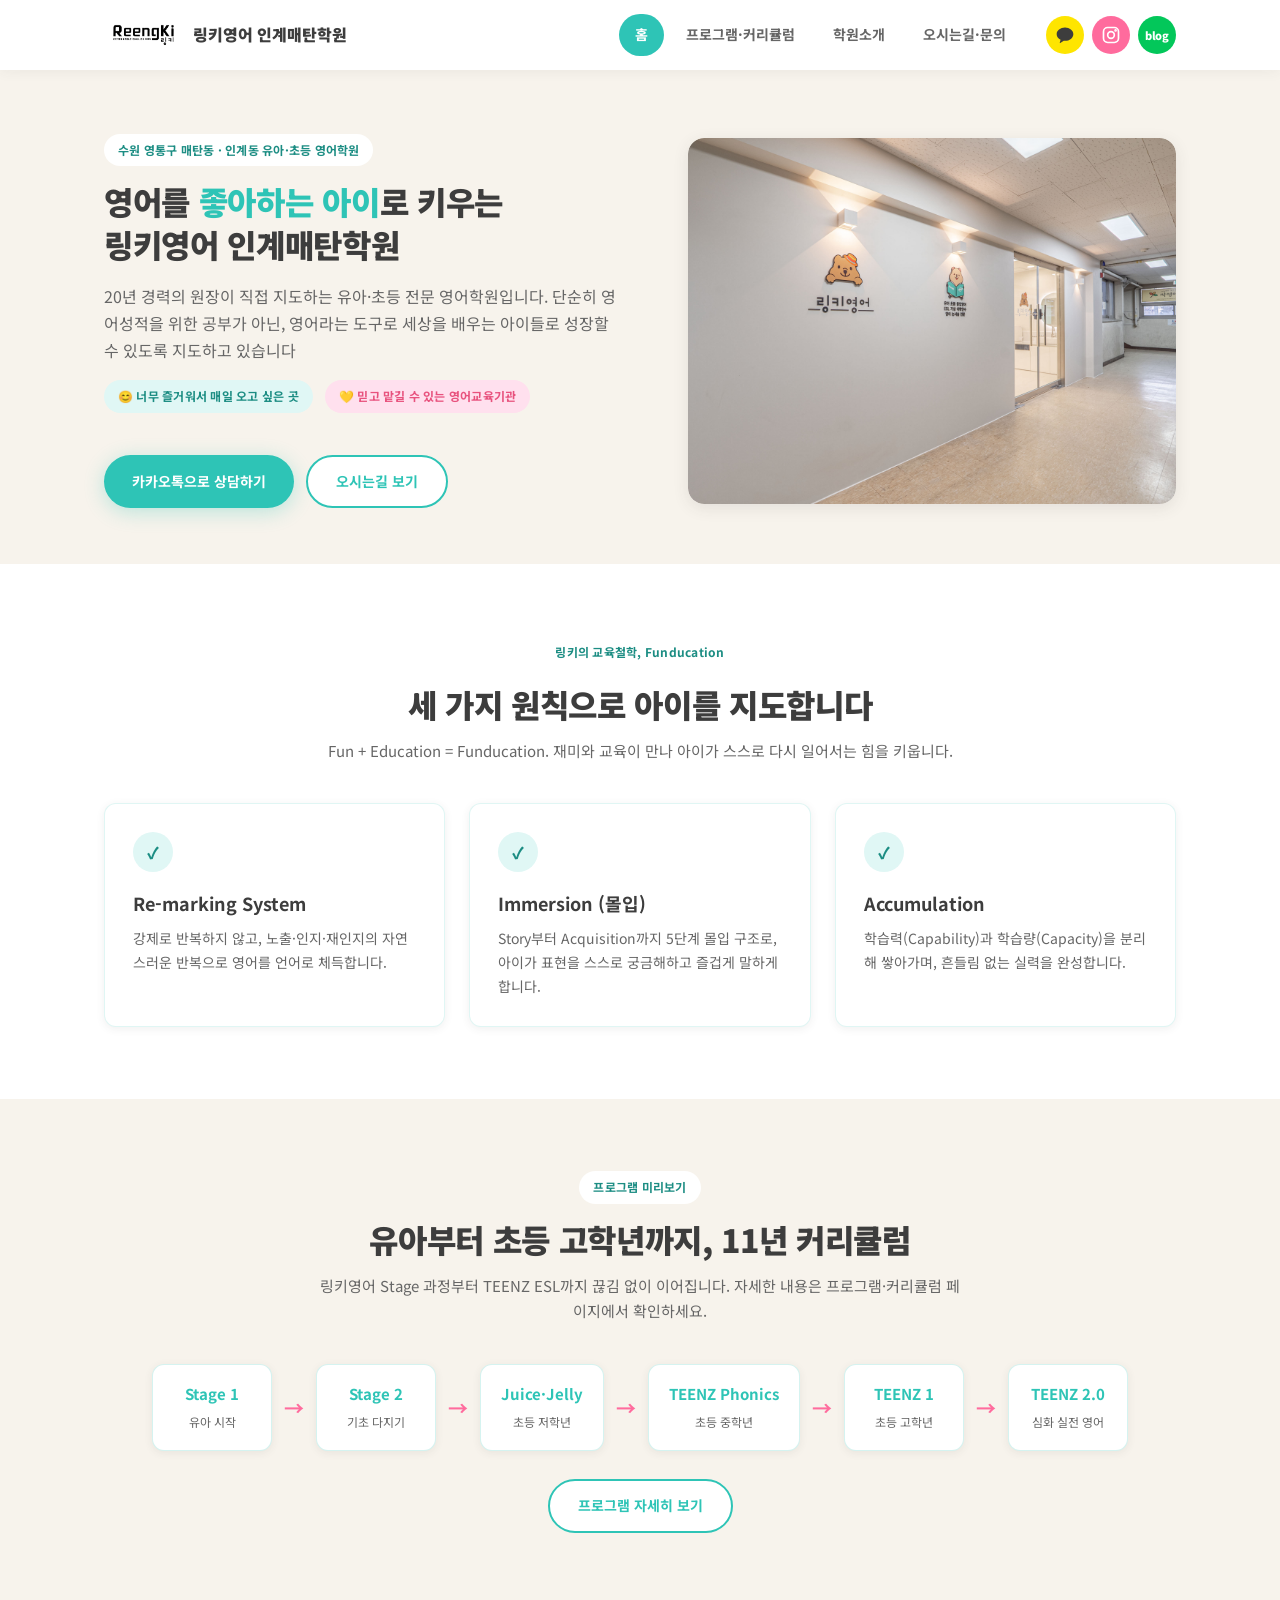
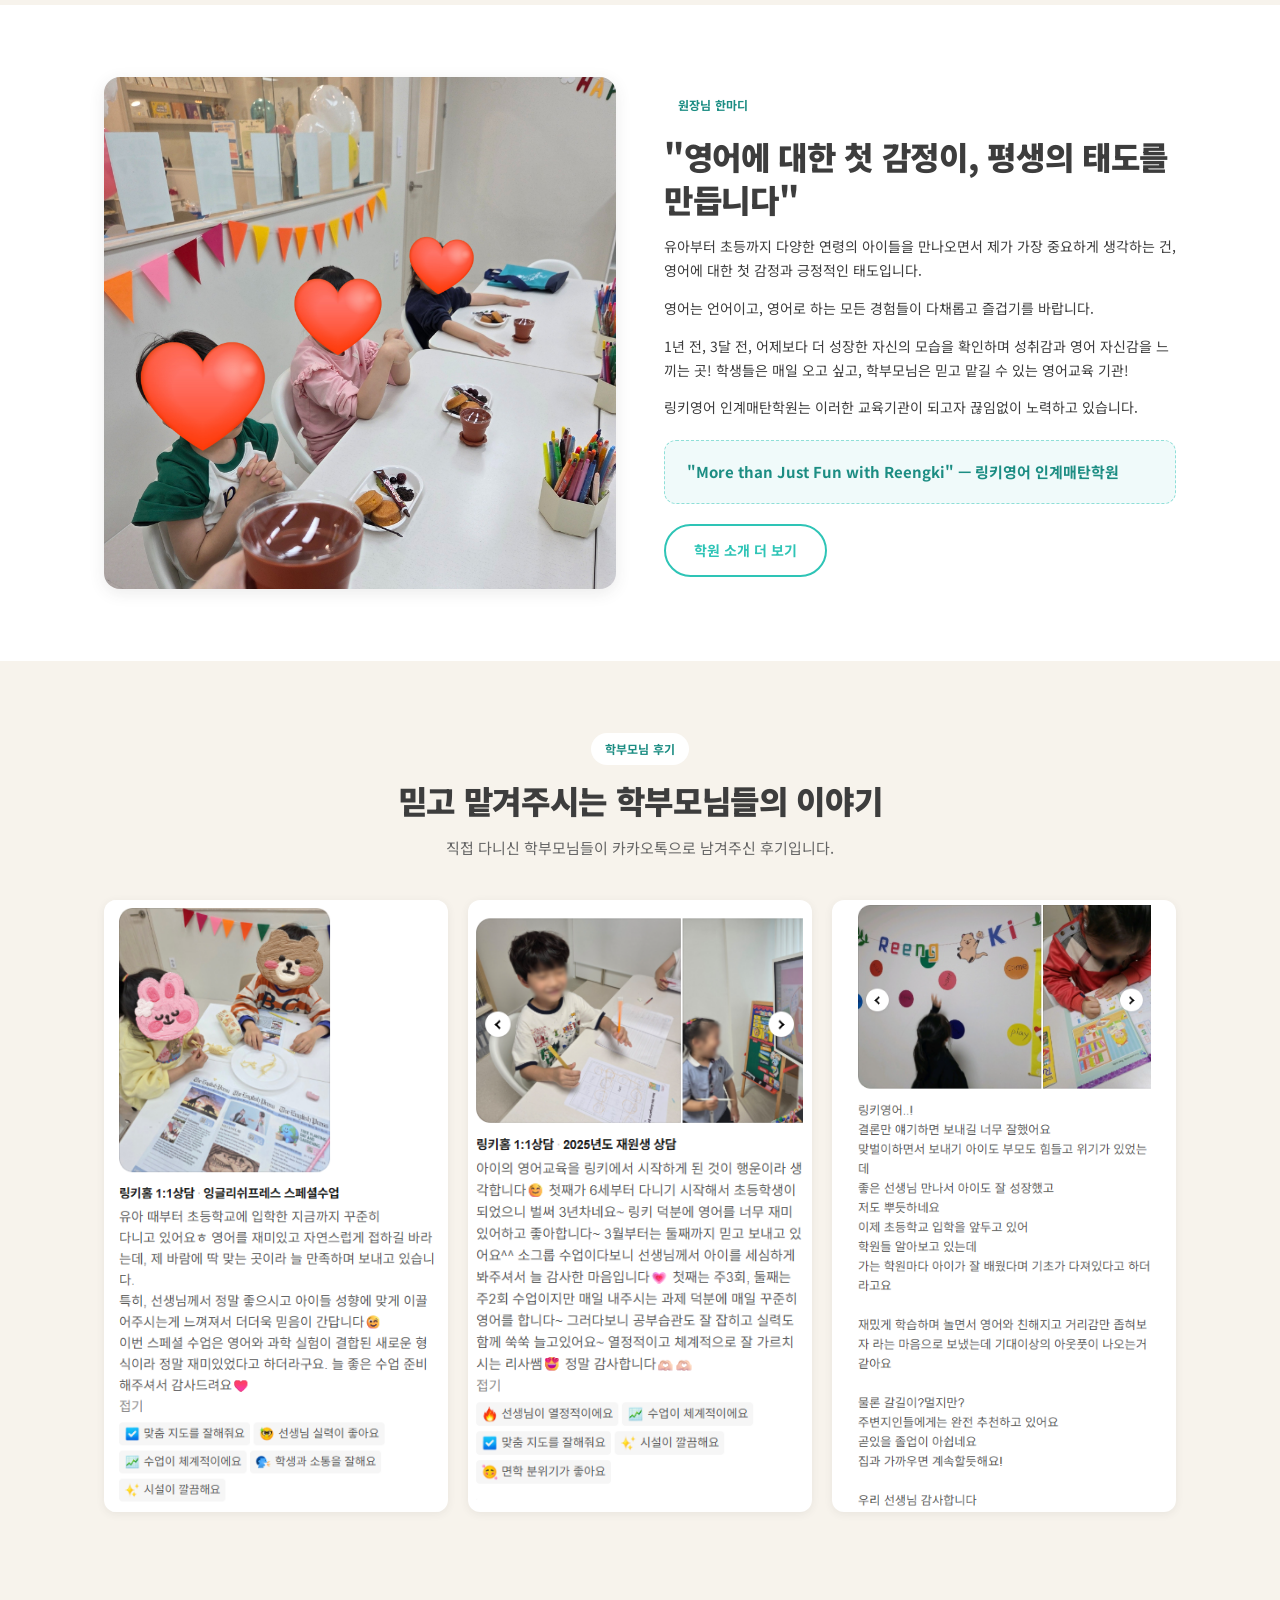
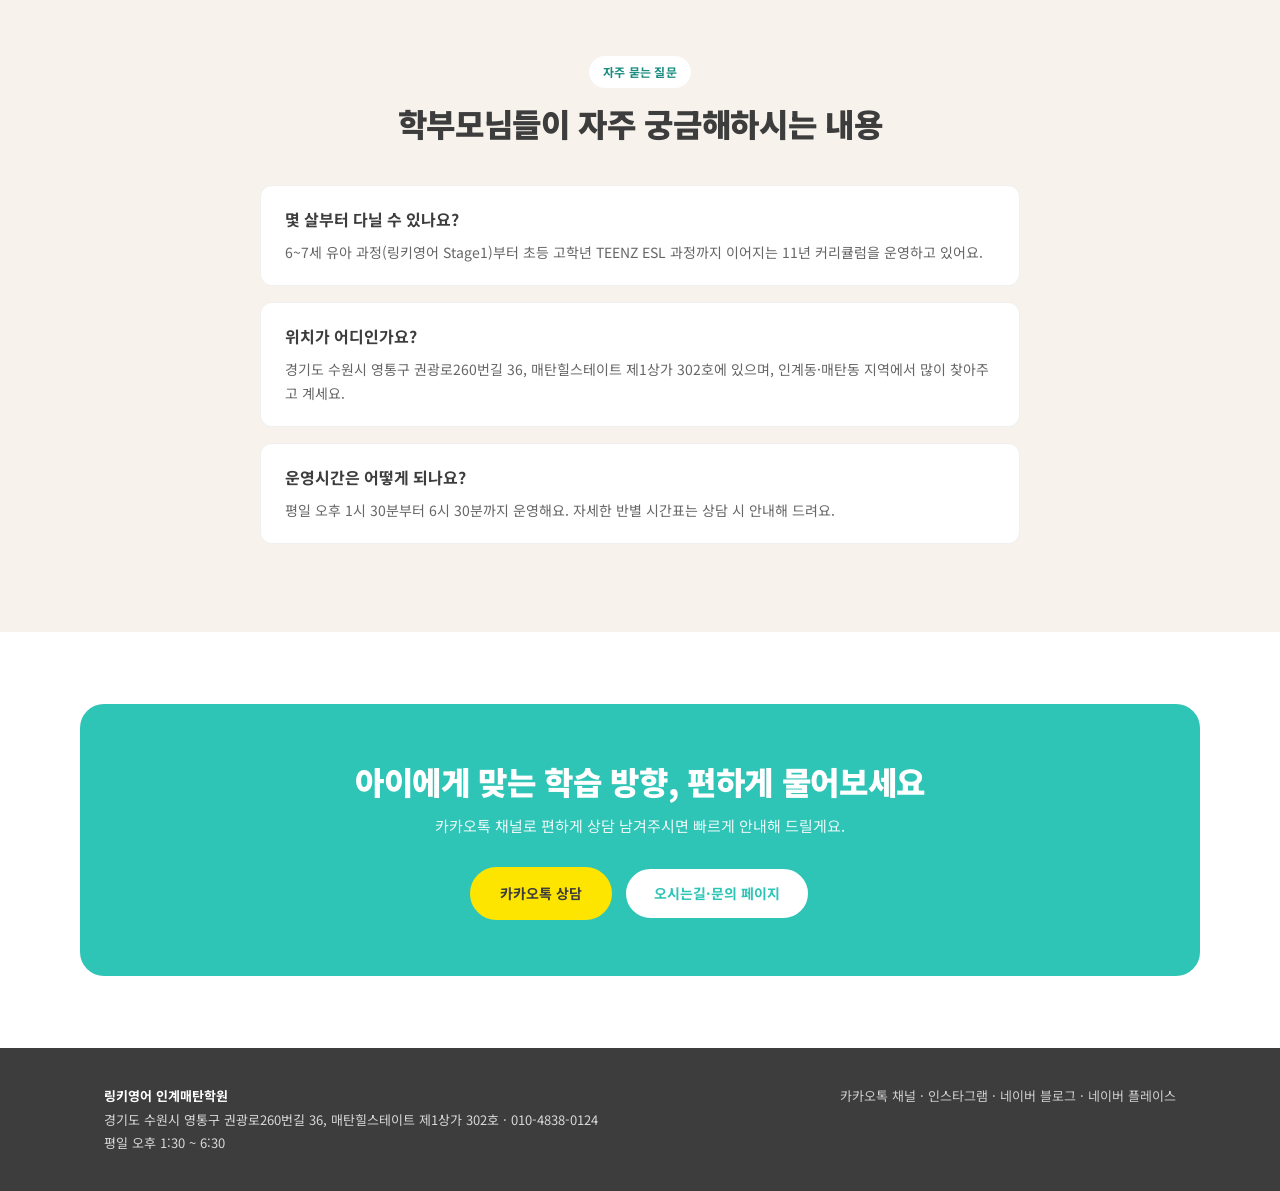
==== index.html @ 6a886ebf "Add files via upload" ====
<!DOCTYPE html>
<html lang="ko">
<head>
<meta charset="UTF-8">
<meta name="viewport" content="width=device-width, initial-scale=1.0">
<title>링키영어 인계매탄학원 | 수원 영통구 매탄동·인계동 유아·초등 영어학원</title>
<meta name="description" content="경기 수원시 영통구 매탄동에 위치한 유아·초등 전문 영어학원 링키영어 인계매탄학원입니다. 20년 경력 원장이 직접 지도하며, 링키영어 11년 커리큘럼(Stage1~3·Juice·Jelly·TEENZ)으로 아이의 학습 회복력과 영어에 대한 애정을 키웁니다.">
<link rel="canonical" href="https://riyoung2-oss.github.io/reengki-homepage/index.html">
<meta property="og:type" content="website">
<meta property="og:title" content="링키영어 인계매탄학원 | 수원 영통구 매탄동·인계동 유아·초등 영어학원">
<meta property="og:description" content="20년 경력 원장이 직접 지도하는 유아·초등 전문 영어학원. 링키영어 11년 커리큘럼으로 아이의 학습 회복력과 영어에 대한 애정을 키웁니다.">
<meta property="og:image" content="https://riyoung2-oss.github.io/reengki-homepage/images/tour-1-entrance.jpg">
<meta property="og:url" content="https://riyoung2-oss.github.io/reengki-homepage/index.html">
<meta property="og:locale" content="ko_KR">
<link rel="icon" href="assets/logo.png" type="image/png">
<link rel="stylesheet" href="styles.css">
<link rel="stylesheet" href="css/style.css">
<script type="application/ld+json">
{
  "@context": "https://schema.org",
  "@type": "TutoringCenter",
  "name": "링키영어 인계매탄학원",
  "alternateName": "Reengki English Ingye-Maetan Academy",
  "description": "경기 수원시 영통구 매탄동에 위치한 유아·초등 전문 영어학원. 20년 경력 원장이 직접 지도하며 링키영어 11년 커리큘럼(Stage1~3, Juice, Jelly, TEENZ Phonics, TEENZ ESL)을 운영한다.",
  "image": "https://riyoung2-oss.github.io/reengki-homepage/images/tour-1-entrance.jpg",
  "logo": "https://riyoung2-oss.github.io/reengki-homepage/assets/logo.png",
  "hasMap": "https://www.google.com/maps/search/?api=1&query=%EA%B2%BD%EA%B8%B0%EB%8F%84%20%EC%88%98%EC%9B%90%EC%8B%9C%20%EC%98%81%ED%86%B5%EA%B5%AC%20%EA%B6%8C%EA%B4%91%EB%A1%9C260%EB%B2%88%EA%B8%B8%2036%20%EB%A7%A4%ED%83%84%ED%9E%90%EC%8A%A4%ED%85%8C%EC%9D%B4%ED%8A%B8%20%EC%A0%9C1%EC%83%81%EA%B0%80",
  "url": "https://riyoung2-oss.github.io/reengki-homepage/index.html",
  "telephone": "+82-10-4838-0124",
  "priceRange": "문의",
  "address": {
    "@type": "PostalAddress",
    "streetAddress": "권광로260번길 36, 매탄힐스테이트 제1상가 302호",
    "addressLocality": "수원시 영통구",
    "addressRegion": "경기도",
    "addressCountry": "KR"
  },
  "areaServed": ["인계동", "매탄동", "영통구", "팔달구", "수원시"],
  "openingHoursSpecification": {
    "@type": "OpeningHoursSpecification",
    "dayOfWeek": ["Monday", "Tuesday", "Wednesday", "Thursday", "Friday"],
    "opens": "13:30",
    "closes": "18:30"
  },
  "sameAs": [
    "https://www.instagram.com/lisa_reengki",
    "https://blog.naver.com/reengki-lisa",
    "http://pf.kakao.com/_xaHkTn",
    "https://naver.me/xprApDdW"
  ]
}
</script>
<script type="application/ld+json">
{
  "@context": "https://schema.org",
  "@type": "FAQPage",
  "mainEntity": [
    {
      "@type": "Question",
      "name": "링키영어 인계매탄학원은 몇 살부터 다닐 수 있나요?",
      "acceptedAnswer": {
        "@type": "Answer",
        "text": "6~7세 유아 과정(링키영어 Stage1)부터 초등 고학년 TEENZ ESL 과정까지, 11년 커리큘럼으로 이어지는 유아·초등 전문 영어학원입니다."
      }
    },
    {
      "@type": "Question",
      "name": "링키영어 인계매탄학원의 위치는 어디인가요?",
      "acceptedAnswer": {
        "@type": "Answer",
        "text": "경기도 수원시 영통구 권광로260번길 36, 매탄힐스테이트 제1상가 302호에 위치해 있으며, 인계동·매탄동·영통구 일대 학부모님들이 많이 찾아주십니다."
      }
    },
    {
      "@type": "Question",
      "name": "운영시간은 어떻게 되나요?",
      "acceptedAnswer": {
        "@type": "Answer",
        "text": "평일 오후 1시 30분부터 6시 30분까지 운영하며, 자세한 수업 시간표는 상담 시 안내해 드립니다."
      }
    }
  ]
}
</script>
</head>
<body>

<header class="site-header">
  <div class="header-inner">
    <a class="brand" href="index.html">
      <img src="assets/logo.png" alt="링키영어 인계매탄학원 로고" style="height:34px;width:auto;">
      <span>링키영어 인계매탄학원</span>
    </a>
    <nav class="main-nav">
      <a href="index.html" class="active">홈</a>
      <a href="programs.html">프로그램·커리큘럼</a>
      <a href="about.html">학원소개</a>
      <a href="contact.html">오시는길·문의</a>
    </nav>
    <div class="header-sns">
      <a class="hs-kakao" href="http://pf.kakao.com/_xaHkTn" target="_blank" rel="noopener" aria-label="카카오톡 채널" title="카카오톡 채널"><svg viewBox="0 0 24 24" width="20" height="20"><path fill="currentColor" d="M12 3C6.5 3 2 6.6 2 11c0 2.8 1.9 5.3 4.7 6.7l-1 3.6c-.1.3.3.6.6.4l4.2-2.8c.5.1 1 .1 1.5.1 5.5 0 10-3.6 10-8S17.5 3 12 3z"/></svg></a>
      <a class="hs-insta" href="https://www.instagram.com/lisa_reengki" target="_blank" rel="noopener" aria-label="인스타그램" title="인스타그램"><svg viewBox="0 0 24 24" width="20" height="20" fill="none" stroke="currentColor" stroke-width="2" stroke-linecap="round" stroke-linejoin="round"><rect x="3" y="3" width="18" height="18" rx="5"/><circle cx="12" cy="12" r="4"/><circle cx="17.5" cy="6.5" r="0.6" fill="currentColor"/></svg></a>
      <a class="hs-blog" href="https://blog.naver.com/reengki-lisa" target="_blank" rel="noopener" aria-label="네이버 블로그" title="네이버 블로그"><span>blog</span></a>
    </div>
  </div>
</header>

<section class="hero">
  <div class="wrap">
    <div class="hero-text">
      <span class="eyebrow">수원 영통구 매탄동 · 인계동 유아·초등 영어학원</span>
      <h1>영어를 <em>좋아하는 아이</em>로 키우는<br>링키영어 인계매탄학원</h1>
      <p class="lead">20년 경력의 원장이 직접 지도하는 유아·초등 전문 영어학원입니다. 단순히 영어성적을 위한 공부가 아닌, 영어라는 도구로 세상을 배우는 아이들로 성장할 수 있도록 지도하고 있습니다</p>
      <div class="btn-row" style="margin-top:16px;margin-bottom:0;">
        <span class="eyebrow" style="background:var(--color-teal-100);color:var(--color-teal-600);">😊 너무 즐거워서 매일 오고 싶은 곳</span>
        <span class="eyebrow" style="background:var(--color-pink-100);color:var(--color-pink-400);">💛 믿고 맡길 수 있는 영어교육기관</span>
      </div>
      <div class="btn-row">
        <a class="btn btn-primary" href="http://pf.kakao.com/_xaHkTn" target="_blank" rel="noopener">카카오톡으로 상담하기</a>
        <a class="btn btn-secondary" href="contact.html">오시는길 보기</a>
      </div>
    </div>
    <div class="hero-media">
      <div class="slideshow" id="tour-slideshow">
        <img src="images/tour-1-entrance.jpg" alt="링키영어 학원 입구 전경" class="active">
        <img src="images/tour-2-hallway.jpg" alt="학원 입구 복도">
        <img src="images/tour-3-reception.jpg" alt="학원 데스크">
        <img src="images/tour-4-hallway-library.jpg" alt="학원 복도와 서가">
        <img src="images/tour-5-reading-nook.jpg" alt="리딩 사랑방">
        <img src="images/tour-6-classroom.jpg" alt="수업 교실">
      </div>
    </div>
  </div>
</section>

<section>
  <div class="wrap">
    <div class="section-head">
      <span class="eyebrow">링키의 교육철학, Funducation</span>
      <h2>세 가지 원칙으로 아이를 지도합니다</h2>
      <p>Fun + Education = Funducation. 재미와 교육이 만나 아이가 스스로 다시 일어서는 힘을 키웁니다.</p>
    </div>
    <div class="grid-3">
      <div class="card">
        <div class="icon-badge">✓</div>
        <h3>Re-marking System</h3>
        <p>강제로 반복하지 않고, 노출·인지·재인지의 자연스러운 반복으로 영어를 언어로 체득합니다.</p>
      </div>
      <div class="card">
        <div class="icon-badge">✓</div>
        <h3>Immersion (몰입)</h3>
        <p>Story부터 Acquisition까지 5단계 몰입 구조로, 아이가 표현을 스스로 궁금해하고 즐겁게 말하게 합니다.</p>
      </div>
      <div class="card">
        <div class="icon-badge">✓</div>
        <h3>Accumulation</h3>
        <p>학습력(Capability)과 학습량(Capacity)을 분리해 쌓아가며, 흔들림 없는 실력을 완성합니다.</p>
      </div>
    </div>
  </div>
</section>

<section class="alt">
  <div class="wrap">
    <div class="section-head">
      <span class="eyebrow">프로그램 미리보기</span>
      <h2>유아부터 초등 고학년까지, 11년 커리큘럼</h2>
      <p>링키영어 Stage 과정부터 TEENZ ESL까지 끊김 없이 이어집니다. 자세한 내용은 프로그램·커리큘럼 페이지에서 확인하세요.</p>
    </div>
    <div class="timeline">
      <div class="stage"><strong>Stage 1</strong><span>유아 시작</span></div>
      <div class="arrow">→</div>
      <div class="stage"><strong>Stage 2</strong><span>기초 다지기</span></div>
      <div class="arrow">→</div>
      <div class="stage"><strong>Juice·Jelly</strong><span>초등 저학년</span></div>
      <div class="arrow">→</div>
      <div class="stage"><strong>TEENZ Phonics</strong><span>초등 중학년</span></div>
      <div class="arrow">→</div>
      <div class="stage"><strong>TEENZ 1</strong><span>초등 고학년</span></div>
      <div class="arrow">→</div>
      <div class="stage"><strong>TEENZ 2.0</strong><span>심화 실전 영어</span></div>
    </div>
    <div style="text-align:center; margin-top:28px;">
      <a class="btn btn-secondary" href="programs.html">프로그램 자세히 보기</a>
    </div>
  </div>
</section>

<section>
  <div class="wrap director-block">
    <div class="slideshow class-slideshow">
      <img src="images/class-01.jpg" alt="전자칠판으로 어휘를 익히는 수업" class="active">
      <img src="images/class-02.jpg" alt="전자칠판으로 워크시트를 푸는 수업">
      <img src="images/class-03.jpg" alt="O·X 퀴즈 활동">
      <img src="images/class-04.jpg" alt="영어 원서 읽기">
      <img src="images/class-05.jpg" alt="Earth Day 영자신문 읽기">
      <img src="images/class-06.jpg" alt="WINNER 시상">
      <img src="images/class-07.jpg" alt="NELT 전국 영어학력 경진대회 수상">
      <img src="images/class-08.jpg" alt="문장 만들기 활동">
      <img src="images/class-09.jpg" alt="파닉스 카드 활동">
      <img src="images/class-10.jpg" alt="무지개 만들기 활동">
      <img src="images/class-11.jpg" alt="태양계 만들기 활동">
      <img src="images/class-12.jpg" alt="즐거운 수업 시간">
      <img src="images/class-13.jpg" alt="화분 케이크 파티">
    </div>
    <div>
      <span class="eyebrow">원장님 한마디</span>
      <h2>"영어에 대한 첫 감정이, 평생의 태도를 만듭니다"</h2>
      <p>유아부터 초등까지 다양한 연령의 아이들을 만나오면서 제가 가장 중요하게 생각하는 건, 영어에 대한 첫 감정과 긍정적인 태도입니다.</p>
      <p>영어는 언어이고, 영어로 하는 모든 경험들이 다채롭고 즐겁기를 바랍니다.</p>
      <p>1년 전, 3달 전, 어제보다 더 성장한 자신의 모습을 확인하며 성취감과 영어 자신감을 느끼는 곳! 학생들은 매일 오고 싶고, 학부모님은 믿고 맡길 수 있는 영어교육 기관!</p>
      <p>링키영어 인계매탄학원는 이러한 교육기관이 되고자 끊임없이 노력하고 있습니다.</p>
      <div class="quote-box">"More than Just Fun with Reengki" — 링키영어 인계매탄학원</div>
      <div style="margin-top:20px;">
        <a class="btn btn-secondary" href="about.html">학원 소개 더 보기</a>
      </div>
    </div>
  </div>
</section>

<section class="alt">
  <div class="wrap">
    <div class="section-head">
      <span class="eyebrow">학부모님 후기</span>
      <h2>믿고 맡겨주시는 학부모님들의 이야기</h2>
      <p>직접 다니신 학부모님들이 카카오톡으로 남겨주신 후기입니다.</p>
    </div>
    <div class="gallery" style="grid-template-columns:repeat(3,1fr);">
      <img src="images/review-1.png" alt="학부모 추천 후기 1" loading="lazy" style="object-fit:contain;background:#fff;aspect-ratio:9/16;">
      <img src="images/review-2.png" alt="학부모 추천 후기 2" loading="lazy" style="object-fit:contain;background:#fff;aspect-ratio:9/16;">
      <img src="images/review-3.png" alt="학부모 추천 후기 3" loading="lazy" style="object-fit:contain;background:#fff;aspect-ratio:9/16;">
    </div>
  </div>
</section>

<section class="alt">
  <div class="wrap">
    <div class="section-head">
      <span class="eyebrow">자주 묻는 질문</span>
      <h2>학부모님들이 자주 궁금해하시는 내용</h2>
    </div>
    <div class="faq-item">
      <h3>몇 살부터 다닐 수 있나요?</h3>
      <p>6~7세 유아 과정(링키영어 Stage1)부터 초등 고학년 TEENZ ESL 과정까지 이어지는 11년 커리큘럼을 운영하고 있어요.</p>
    </div>
    <div class="faq-item">
      <h3>위치가 어디인가요?</h3>
      <p>경기도 수원시 영통구 권광로260번길 36, 매탄힐스테이트 제1상가 302호에 있으며, 인계동·매탄동 지역에서 많이 찾아주고 계세요.</p>
    </div>
    <div class="faq-item">
      <h3>운영시간은 어떻게 되나요?</h3>
      <p>평일 오후 1시 30분부터 6시 30분까지 운영해요. 자세한 반별 시간표는 상담 시 안내해 드려요.</p>
    </div>
  </div>
</section>

<section>
  <div class="wrap cta">
    <h2>아이에게 맞는 학습 방향, 편하게 물어보세요</h2>
    <p>카카오톡 채널로 편하게 상담 남겨주시면 빠르게 안내해 드릴게요.</p>
    <div class="btn-row" style="justify-content:center;">
      <a class="btn btn-secondary" style="background:#FEE500; border-color:#FEE500; color:#3D3D3D;" href="http://pf.kakao.com/_xaHkTn" target="_blank" rel="noopener">카카오톡 상담</a>
      <a class="btn btn-secondary" style="background:#fff;" href="contact.html">오시는길·문의 페이지</a>
    </div>
  </div>
</section>

<footer class="site-footer">
  <div class="wrap">
    <div>
      <strong>링키영어 인계매탄학원</strong><br>
      경기도 수원시 영통구 권광로260번길 36, 매탄힐스테이트 제1상가 302호 · 010-4838-0124<br>
      평일 오후 1:30 ~ 6:30
    </div>
    <div>
      <a href="http://pf.kakao.com/_xaHkTn" target="_blank" rel="noopener">카카오톡 채널</a> ·
      <a href="https://www.instagram.com/lisa_reengki" target="_blank" rel="noopener">인스타그램</a> ·
      <a href="https://blog.naver.com/reengki-lisa" target="_blank" rel="noopener">네이버 블로그</a> ·
      <a href="https://naver.me/xprApDdW" target="_blank" rel="noopener">네이버 플레이스</a>
    </div>
  </div>
</footer>

<script>
(function(){
  document.querySelectorAll('.slideshow').forEach(function(box){
    var imgs=box.querySelectorAll('img');
    if(imgs.length<2)return;
    var i=0;
    setInterval(function(){
      imgs[i].classList.remove('active');
      i=(i+1)%imgs.length;
      imgs[i].classList.add('active');
    },3500);
  });
})();
</script>
</body>
</html>
---- styles.css ----
@import './tokens/fonts.css';
@import './tokens/colors.css';
@import './tokens/typography.css';
@import './tokens/spacing.css';
@import './tokens/borders.css';
---- css/style.css ----
:root{--coral:var(--color-secondary);--teal-dark:var(--color-teal-600);--ink-soft:var(--color-text-secondary)}
*{box-sizing:border-box}
body{margin:0;font-family:var(--font-primary);color:var(--color-text-primary);background:var(--color-surface);line-height:1.7;font-size:14px}
a{color:var(--color-primary);text-decoration:none}
a:hover{color:var(--color-teal-600)}
img{max-width:100%;display:block}
.wrap{max-width:1120px;margin:0 auto;padding:0 24px}
.site-header{position:sticky;top:0;z-index:50;background:#fff;box-shadow:0 2px 12px rgba(61,61,61,.06)}
.header-inner{max-width:1120px;margin:0 auto;padding:14px 24px;display:flex;align-items:center;justify-content:space-between;gap:24px;flex-wrap:wrap}
.brand{display:flex;align-items:center;gap:10px;font-weight:900;font-size:16px;color:var(--color-text-primary)}
.brand img{height:34px;width:auto;object-fit:contain}
.main-nav{display:flex;gap:6px;flex-wrap:wrap}
.main-nav a{padding:9px 16px;border-radius:9999px;font-size:14px;font-weight:700;color:var(--color-text-secondary);transition:all .18s ease}
.main-nav a:hover{background:var(--color-teal-100);color:var(--color-teal-600)}
.main-nav a.active{background:var(--color-primary);color:#fff}
.header-inner .main-nav{margin-left:auto}
.header-sns{display:flex;gap:8px;align-items:center}
.header-sns a{width:38px;height:38px;border-radius:9999px;display:flex;align-items:center;justify-content:center;color:#fff;transition:opacity .18s ease,transform .18s ease}
.header-sns a:hover{opacity:.9}
.header-sns a:active{transform:scale(.97)}
.hs-kakao{background:#FEE500;color:#3D3D3D!important}
.hs-insta{background:var(--color-secondary)}
.hs-blog{background:#03C75A}
.hs-blog span{font-size:11px;font-weight:900;letter-spacing:-.02em}
.hero{padding:64px 0 56px;background:var(--color-bg-warm)}
.hero .wrap{display:grid;grid-template-columns:1.1fr 1fr;gap:48px;align-items:center}
.eyebrow{display:inline-block;font-size:12px;font-weight:700;color:var(--color-teal-600);background:#fff;padding:6px 14px;border-radius:9999px;margin-bottom:14px;letter-spacing:.02em}
.hero h1,.section-head h2,.director-block h2,.cta h2{font-size:32px;font-weight:900;line-height:1.35;color:var(--color-text-primary);letter-spacing:-0.01em;margin:0}
.hero h1 em,.director-block h2 em{color:var(--color-primary);font-style:normal}
.lead{font-size:16px;color:var(--color-text-secondary);line-height:1.7;margin-top:16px;max-width:520px}
.btn-row{display:flex;gap:12px;margin-top:28px;flex-wrap:wrap}
.btn{display:inline-flex;align-items:center;justify-content:center;padding:13px 28px;border-radius:9999px;font-weight:700;font-size:14px;transition:all .18s ease;white-space:nowrap}
.btn-primary{background:var(--color-primary);color:#fff;box-shadow:var(--shadow-teal)}
.btn-primary:hover{opacity:.9;color:#fff}
.btn-secondary{background:#fff;color:var(--color-primary);border:2px solid var(--color-primary)}
.btn-secondary:hover{background:var(--color-teal-100);color:var(--color-teal-600)}
.hero-media img,.hero-media image-slot{border-radius:var(--radius-lg);box-shadow:var(--shadow-md);aspect-ratio:4/3;object-fit:cover;width:100%}
.slideshow{position:relative;overflow:hidden;border-radius:var(--radius-lg);box-shadow:var(--shadow-md);aspect-ratio:4/3;width:100%}
.slideshow img{position:absolute;inset:0;width:100%;height:100%;object-fit:cover;opacity:0;transition:opacity 1.1s ease}
.slideshow img.active{opacity:1}
section{padding:72px 0}
section.alt{background:var(--color-bg-warm)}
.section-head{max-width:640px;margin:0 auto 40px;text-align:center}
.section-head p{color:var(--color-text-secondary);margin-top:12px;font-size:15px}
.grid-3{display:grid;grid-template-columns:repeat(3,1fr);gap:24px}
.grid-2{display:grid;grid-template-columns:1fr 1fr;gap:24px}
.card{background:#fff;border:1px solid rgba(46,196,182,.15);border-radius:var(--radius-md);padding:28px;box-shadow:var(--shadow-sm)}
.icon-badge{width:40px;height:40px;border-radius:9999px;background:var(--color-teal-100);color:var(--color-teal-600);display:flex;align-items:center;justify-content:center;font-weight:900;font-size:16px;margin-bottom:16px}
.card h3{font-size:18px;font-weight:700;margin:0 0 8px;color:var(--color-text-primary)}
.card p{margin:0;color:var(--color-text-secondary);font-size:14px}
.timeline{display:flex;align-items:center;justify-content:center;gap:12px;flex-wrap:wrap;margin-top:12px}
.stage{background:#fff;border:1px solid rgba(46,196,182,.2);border-radius:var(--radius-md);padding:16px 20px;text-align:center;min-width:120px;box-shadow:var(--shadow-sm)}
.stage strong{display:block;font-size:15px;color:var(--color-primary);margin-bottom:4px}
.stage span{font-size:12px;color:var(--color-text-secondary)}
.arrow{color:var(--color-secondary);font-size:20px;font-weight:700}
.director-block{display:grid;grid-template-columns:1fr 1fr;gap:48px;align-items:center}
.director-block .slideshow{aspect-ratio:1/1}
.director-block .slideshow img{aspect-ratio:auto;box-shadow:none;border-radius:0;object-position:center 35%}
.director-block img,.director-block image-slot{border-radius:var(--radius-lg);box-shadow:var(--shadow-md);aspect-ratio:4/3;object-fit:cover;width:100%}
.quote-box{margin-top:20px;padding:18px 22px;border:1.5px dashed rgba(46,196,182,.5);border-radius:var(--radius-md);background:var(--color-teal-50);font-weight:700;color:var(--color-teal-600);font-size:15px}
.faq-item{max-width:760px;margin:0 auto 16px;padding:20px 24px;background:#fff;border-radius:var(--radius-md);border:1px solid rgba(0,0,0,.06)}
.faq-item h3{margin:0 0 8px;font-size:16px;color:var(--color-text-primary)}
.faq-item p{margin:0;color:var(--color-text-secondary);font-size:14px}
.cta{background:var(--color-primary);border-radius:var(--radius-xl);padding:56px 40px;text-align:center;color:#fff}
.cta h2{color:#fff}
.cta p{color:rgba(255,255,255,.9);margin-top:10px;font-size:15px}
.gallery{display:grid;grid-template-columns:repeat(3,1fr);gap:20px}
.gallery img,.gallery image-slot{border-radius:var(--radius-md);aspect-ratio:4/3;object-fit:cover;width:100%;box-shadow:var(--shadow-sm)}
.gallery image-slot[fit="contain"]{aspect-ratio:9/16;background:#fff}
.info-table{width:100%;border-collapse:collapse;background:#fff;border-radius:var(--radius-md);overflow:hidden;box-shadow:var(--shadow-sm)}
.info-table tr{border-bottom:1px solid rgba(0,0,0,.06)}
.info-table tr:last-child{border-bottom:none}
.info-table th{width:160px;text-align:left;padding:16px 20px;background:var(--color-teal-50);color:var(--color-teal-600);font-weight:700;font-size:14px}
.info-table td{padding:16px 20px;color:var(--color-text-primary);font-size:14px}
.contact-grid{display:grid;grid-template-columns:1fr 1fr;gap:40px;align-items:start}
.sns-row{display:flex;gap:10px;margin-top:16px;flex-wrap:wrap}
.sns-row a{padding:9px 16px;border-radius:9999px;font-size:13px;font-weight:700;color:#fff}
.sns-kakao{background:#F2C94C;color:#3D3D3D!important}
.sns-insta{background:linear-gradient(45deg,#FF6B9D,#F2C94C)}
.sns-blog{background:var(--color-teal-500)}
.sns-place{background:var(--color-primary)}
.site-footer{background:var(--color-text-primary);color:rgba(255,255,255,.8);padding:36px 0;font-size:13px;line-height:1.8}
.site-footer .wrap{display:flex;justify-content:space-between;flex-wrap:wrap;gap:16px}
.site-footer strong{color:#fff}
.site-footer a{color:rgba(255,255,255,.75)}
.site-footer a:hover{color:var(--color-secondary)}
.stage-list{display:flex;flex-direction:column;gap:28px}
.stage-row{display:grid;grid-template-columns:minmax(0,5fr) minmax(0,6fr);gap:40px;align-items:center;background:#fff;border-radius:var(--radius-lg);box-shadow:var(--shadow-sm);padding:20px}
.stage-row.flip .stage-img{order:2}
.stage-img{position:relative;border-radius:var(--radius-md);overflow:hidden;aspect-ratio:4/3}
.stage-img img{width:100%;height:100%;object-fit:cover}
.stage-num{position:absolute;top:14px;left:14px;background:#fff;color:var(--color-teal-600);font-size:12px;font-weight:900;padding:5px 12px;border-radius:9999px;letter-spacing:.04em}
.stage-body{padding:8px 12px 8px 0}
.stage-row.flip .stage-body{padding:8px 0 8px 12px}
.stage-name{font-size:15px;font-weight:900;color:var(--color-primary);display:flex;align-items:baseline;gap:10px;flex-wrap:wrap}
.stage-name small{font-size:13px;font-weight:700;color:var(--color-secondary)}
.stage-body h3{font-size:26px;font-weight:900;margin:6px 0 10px;color:var(--color-text-primary);line-height:1.3}
.stage-quote{font-size:16px;font-weight:700;color:var(--color-teal-600);margin:0 0 14px}
.stage-who{display:inline-block;font-size:12px;font-weight:700;background:var(--color-teal-50);color:var(--color-teal-600);padding:5px 12px;border-radius:6px}
.stage-body ul{margin:16px 0 0;padding:0;list-style:none;display:flex;flex-direction:column;gap:10px}
.stage-body li{position:relative;padding-left:22px;font-size:14px;line-height:1.7;color:var(--color-text-primary)}
.stage-body li::before{content:"";position:absolute;left:4px;top:.6em;width:8px;height:8px;border-radius:50%;background:var(--color-secondary)}
.report-feature{display:grid;grid-template-columns:minmax(0,1fr) minmax(0,340px);gap:40px;align-items:center;background:#fff;border-radius:var(--radius-lg);box-shadow:var(--shadow-sm);padding:32px 36px}
.report-text h3{font-size:22px;margin:10px 0 8px}
.report-feature.flip{grid-template-columns:minmax(0,340px) minmax(0,1fr)}
.report-feature.flip .report-media{order:-1}
.report-show.monthly{aspect-ratio:617/872}
.report-show.kakao{aspect-ratio:393/852;background:#BACEE0;max-width:250px;margin:0 auto}
.report-show.kakao img{object-fit:cover;object-position:top}
.report-note{font-size:12px;color:var(--color-text-secondary);margin-top:14px}
.report-media .report-show{border-radius:var(--radius-md);box-shadow:var(--shadow-md)}
.report-slider{max-width:460px;margin:40px auto 0;text-align:center}
.report-caption{font-size:15px;font-weight:700;color:var(--color-text-primary);margin:0 0 14px}
.report-caption span{font-size:12px;font-weight:400;color:var(--color-text-secondary)}
.report-frame{position:relative}
.report-show{aspect-ratio:800/937;background:#fff}
.report-show img{object-fit:contain;transition:opacity .5s ease}
.report-nav{position:absolute;top:50%;transform:translateY(-50%);width:44px;height:44px;border-radius:9999px;border:0;background:#fff;box-shadow:var(--shadow-md);color:var(--color-teal-600);font-size:26px;line-height:1;cursor:pointer;display:flex;align-items:center;justify-content:center;transition:opacity .18s ease}
.report-nav:hover{opacity:.9}
.report-nav:active{transform:translateY(-50%) scale(.97)}
.report-nav.prev{left:-22px}
.report-nav.next{right:-22px}
.report-dots{display:flex;justify-content:center;gap:8px;margin-top:16px}
.report-dots button{width:8px;height:8px;border-radius:9999px;border:0;padding:0;background:var(--color-teal-100);cursor:pointer;transition:all .2s ease}
.report-dots button.on{width:22px;background:var(--color-primary)}
@media (max-width:880px){
.report-feature,.report-feature.flip{grid-template-columns:1fr;padding:24px}
.report-feature.flip .report-media{order:0}
.report-media{max-width:340px;margin:0 auto;width:100%}
.report-nav.prev{left:6px}
.report-nav.next{right:6px}
.stage-row{grid-template-columns:1fr;gap:18px;padding:16px}
.stage-row.flip .stage-img{order:0}
.stage-body,.stage-row.flip .stage-body{padding:0 4px 8px}
.stage-body h3{font-size:22px}
.hero .wrap,.director-block,.grid-3,.grid-2,.gallery,.contact-grid{grid-template-columns:1fr}
.hero{padding:40px 0}
.hero h1,.section-head h2,.director-block h2,.cta h2{font-size:26px}
section{padding:48px 0}
}
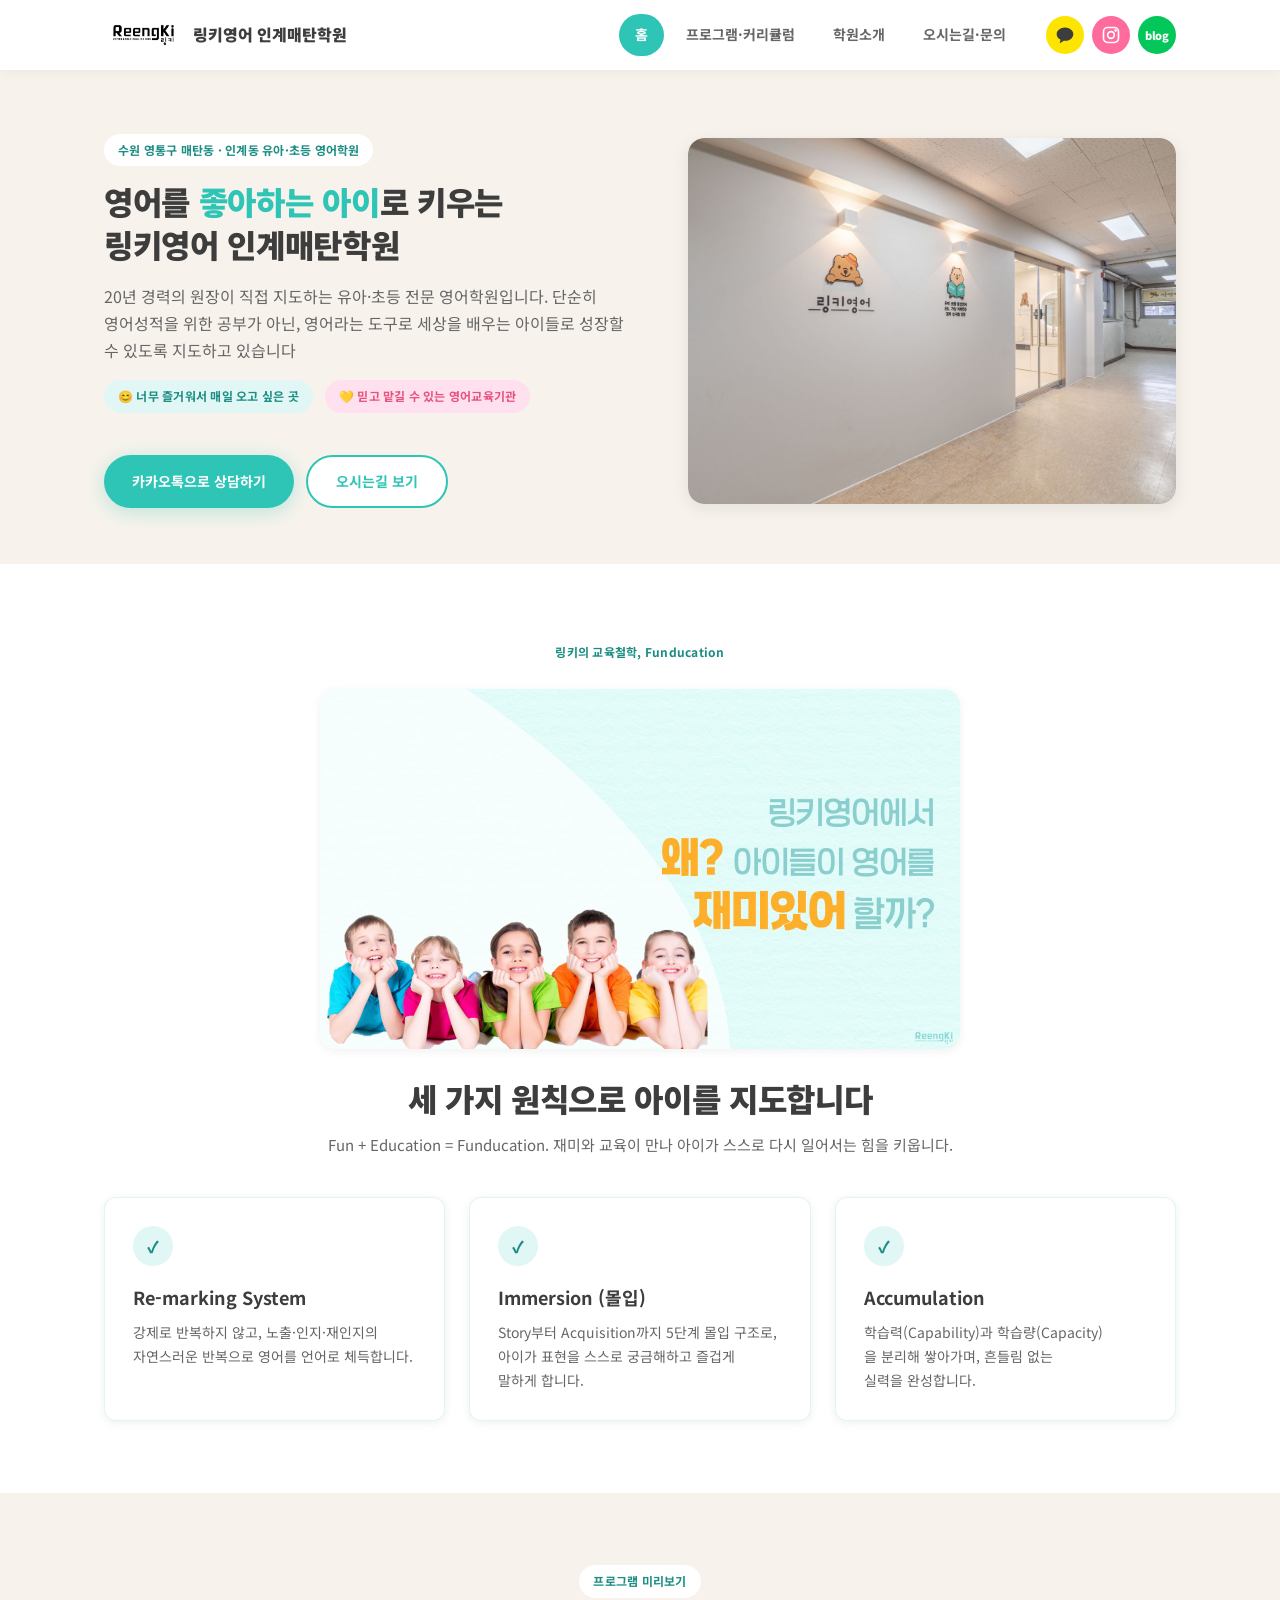
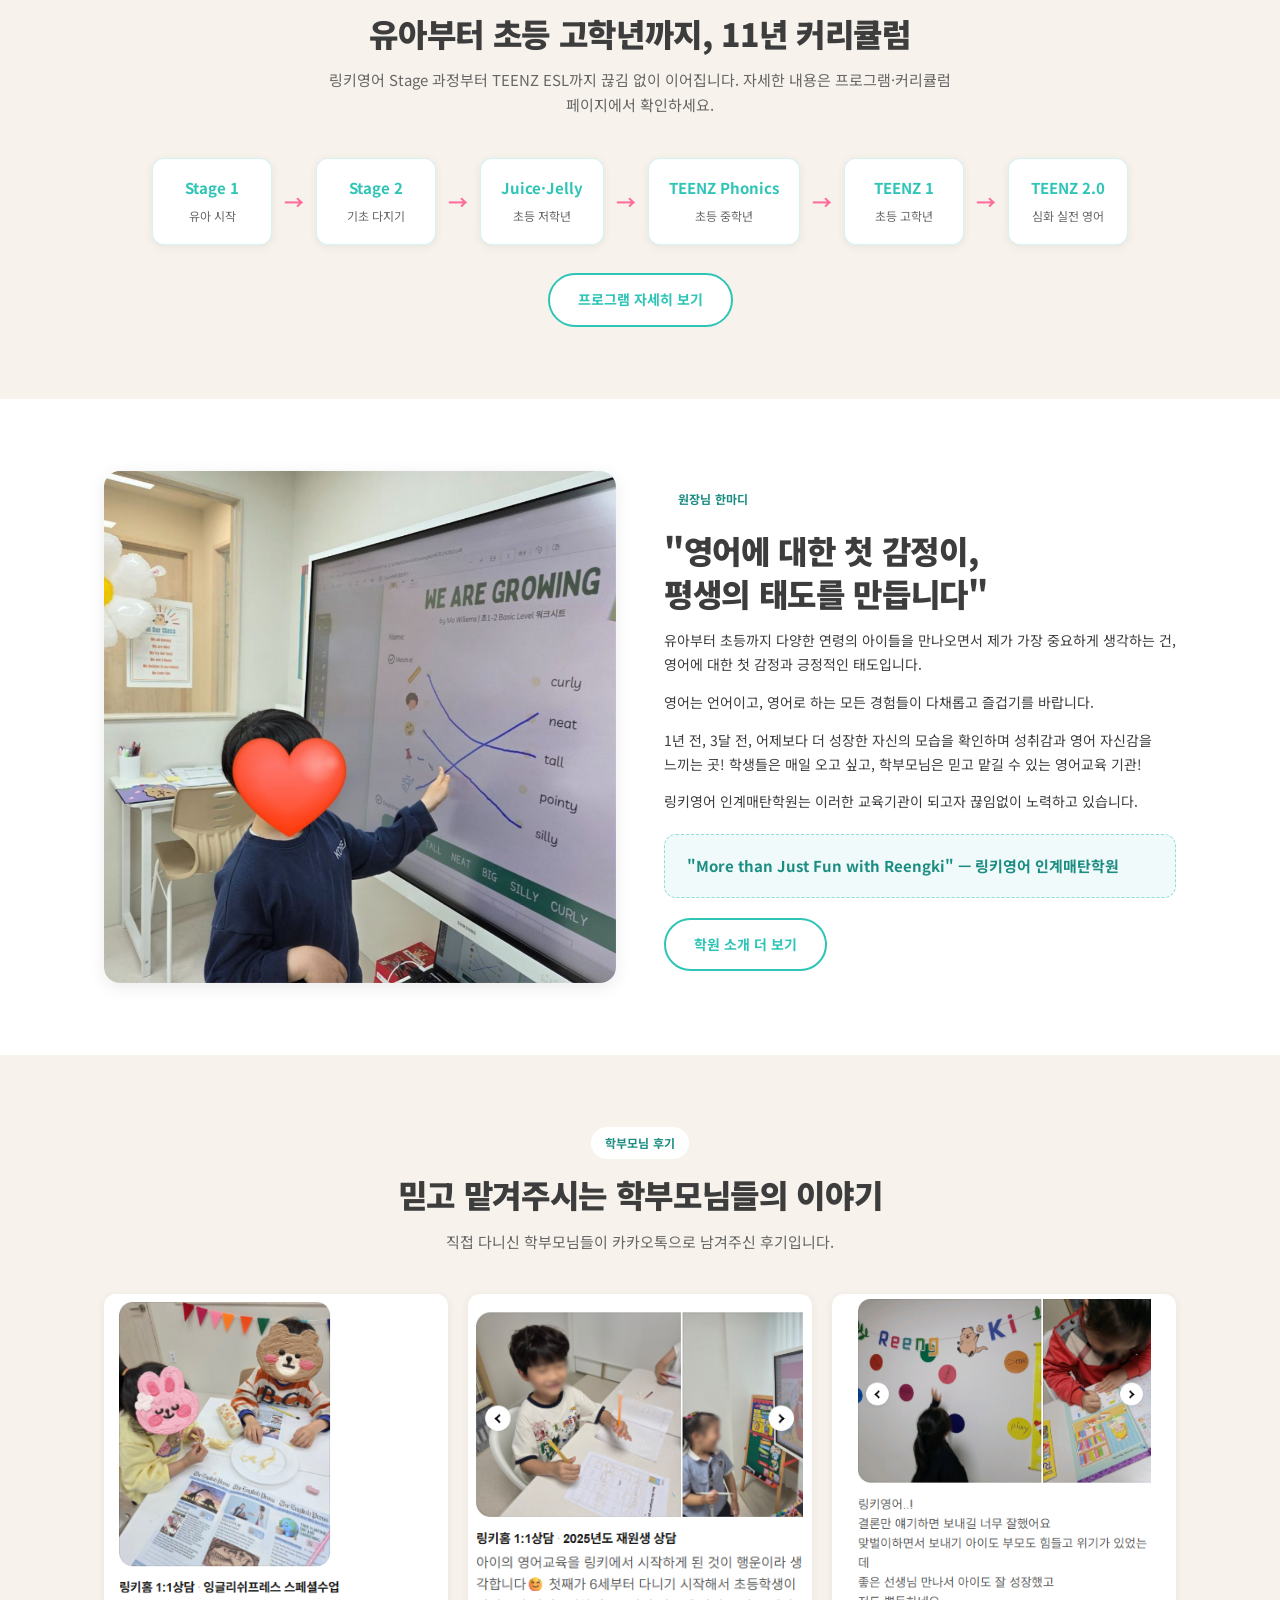
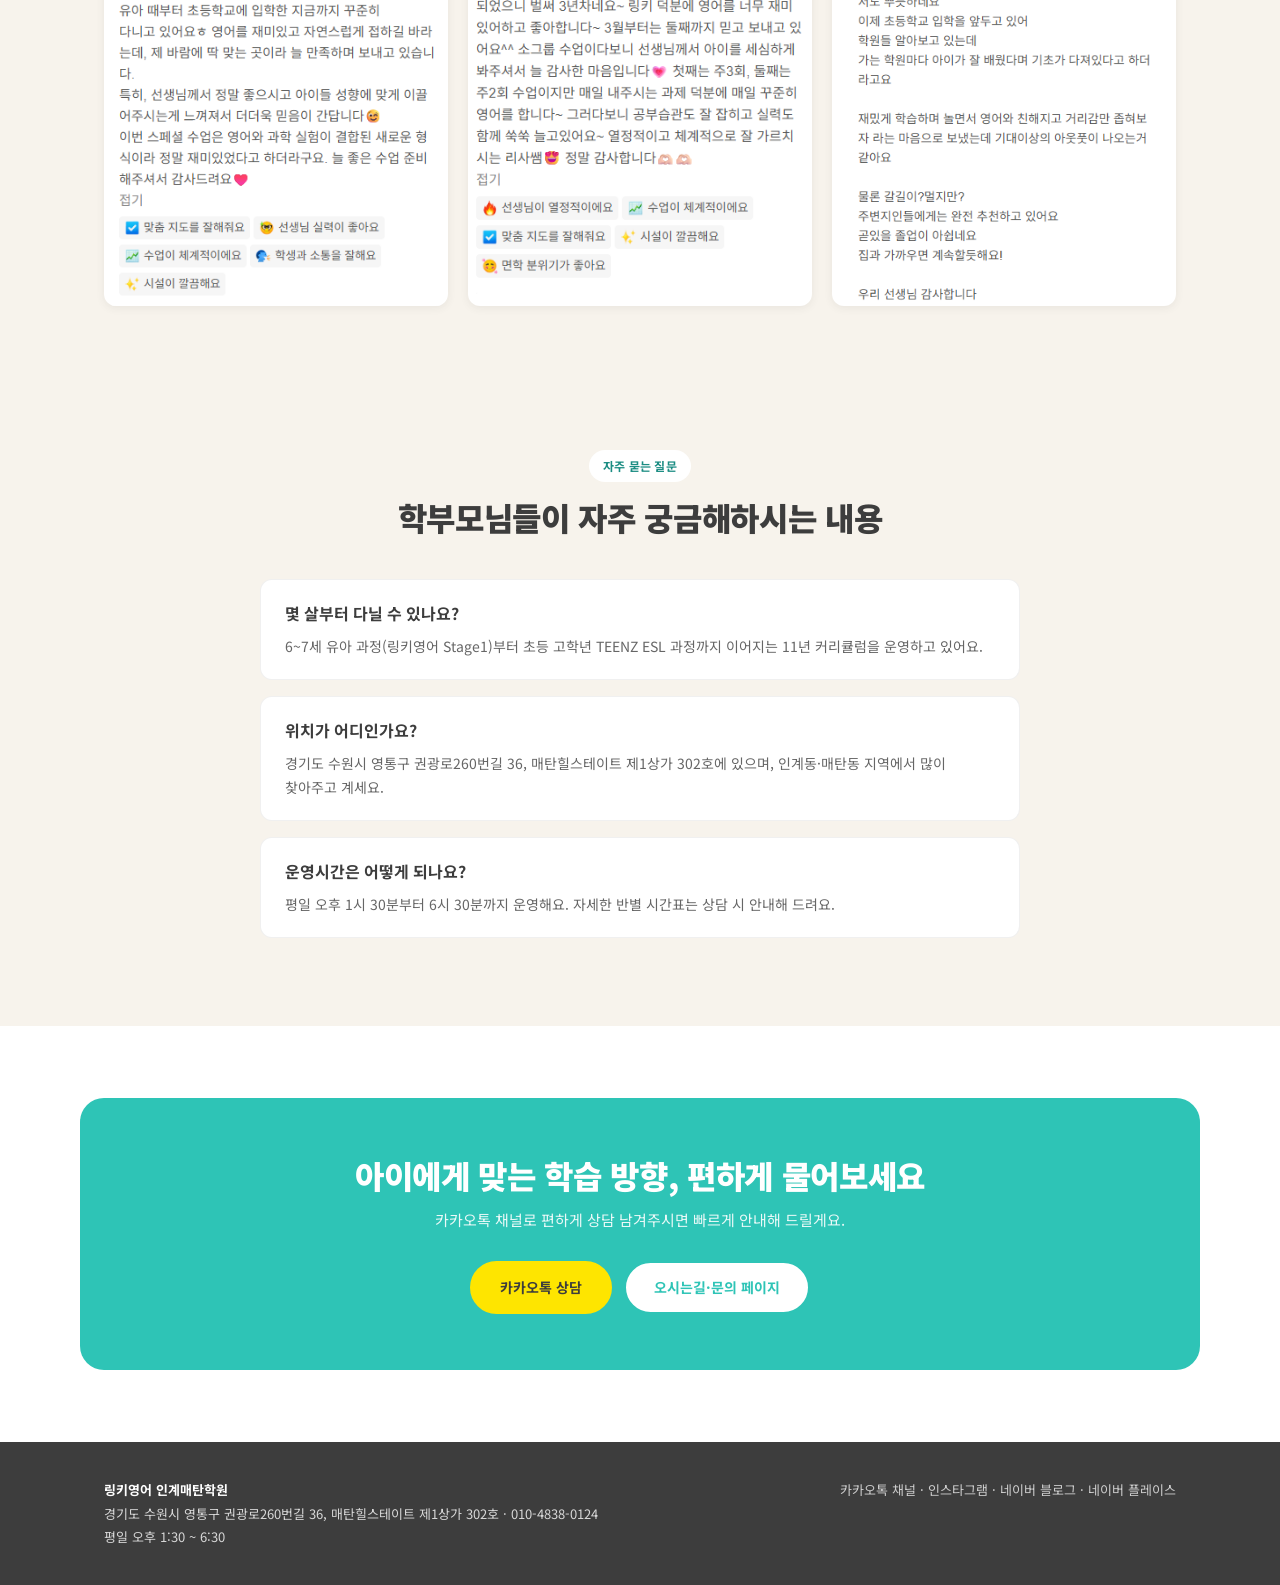
==== commit d02863bf: "Add files via upload" ====
--- a/index.html
+++ b/index.html
@@ -115,7 +115,7 @@
         <span class="eyebrow" style="background:var(--color-teal-100);color:var(--color-teal-600);">😊 너무 즐거워서 매일 오고 싶은 곳</span>
         <span class="eyebrow" style="background:var(--color-pink-100);color:var(--color-pink-400);">💛 믿고 맡길 수 있는 영어교육기관</span>
       </div>
-      <div class="btn-row">
+      <div class="btn-row hero-cta">
         <a class="btn btn-primary" href="http://pf.kakao.com/_xaHkTn" target="_blank" rel="noopener">카카오톡으로 상담하기</a>
         <a class="btn btn-secondary" href="contact.html">오시는길 보기</a>
       </div>
@@ -137,6 +137,7 @@
   <div class="wrap">
     <div class="section-head">
       <span class="eyebrow">링키의 교육철학, Funducation</span>
+      <img class="why-fun" src="images/why-fun.jpg" alt="링키영어에서 왜? 아이들이 영어를 재미있어 할까?" loading="lazy">
       <h2>세 가지 원칙으로 아이를 지도합니다</h2>
       <p>Fun + Education = Funducation. 재미와 교육이 만나 아이가 스스로 다시 일어서는 힘을 키웁니다.</p>
     </div>
@@ -188,20 +189,19 @@
 
 <section>
   <div class="wrap director-block">
-    <div class="slideshow class-slideshow">
+    <div class="slideshow class-slideshow" data-interval="2000">
       <img src="images/class-01.jpg" alt="전자칠판으로 어휘를 익히는 수업" class="active">
       <img src="images/class-02.jpg" alt="전자칠판으로 워크시트를 푸는 수업">
-      <img src="images/class-03.jpg" alt="O·X 퀴즈 활동">
-      <img src="images/class-04.jpg" alt="영어 원서 읽기">
       <img src="images/class-05.jpg" alt="Earth Day 영자신문 읽기">
       <img src="images/class-06.jpg" alt="WINNER 시상">
-      <img src="images/class-07.jpg" alt="NELT 전국 영어학력 경진대회 수상">
       <img src="images/class-08.jpg" alt="문장 만들기 활동">
-      <img src="images/class-09.jpg" alt="파닉스 카드 활동">
-      <img src="images/class-10.jpg" alt="무지개 만들기 활동">
-      <img src="images/class-11.jpg" alt="태양계 만들기 활동">
       <img src="images/class-12.jpg" alt="즐거운 수업 시간">
       <img src="images/class-13.jpg" alt="화분 케이크 파티">
+      <img src="images/class-14.jpg" alt="TEENZ 수료증을 받은 아이들">
+      <img src="images/class-15.jpg" alt="자석 알파벳으로 문장 만들기">
+      <img src="images/class-16.jpg" alt="스토리 말풍선 붙이기 활동">
+      <img src="images/class-17.jpg" alt="링키 마켓 보상 데이">
+      <img src="images/class-18.jpg" alt="날씨 표현 워크시트 활동">
     </div>
     <div>
       <span class="eyebrow">원장님 한마디</span>
@@ -291,7 +291,7 @@
       imgs[i].classList.remove('active');
       i=(i+1)%imgs.length;
       imgs[i].classList.add('active');
-    },3500);
+    },+box.dataset.interval||3500);
   });
 })();
 </script>
--- a/css/style.css
+++ b/css/style.css
@@ -26,7 +26,7 @@
 .hero .wrap{display:grid;grid-template-columns:1.1fr 1fr;gap:48px;align-items:center}
 .eyebrow{display:inline-block;font-size:12px;font-weight:700;color:var(--color-teal-600);background:#fff;padding:6px 14px;border-radius:9999px;margin-bottom:14px;letter-spacing:.02em}
 .hero h1,.section-head h2,.director-block h2,.cta h2{font-size:32px;font-weight:900;line-height:1.35;color:var(--color-text-primary);letter-spacing:-0.01em;margin:0}
-.hero h1 em,.director-block h2 em{color:var(--color-primary);font-style:normal}
+.hero h1 em,.director-block h2 em,.section-head h2 em{color:var(--color-primary);font-style:normal}
 .lead{font-size:16px;color:var(--color-text-secondary);line-height:1.7;margin-top:16px;max-width:520px}
 .btn-row{display:flex;gap:12px;margin-top:28px;flex-wrap:wrap}
 .btn{display:inline-flex;align-items:center;justify-content:center;padding:13px 28px;border-radius:9999px;font-weight:700;font-size:14px;transition:all .18s ease;white-space:nowrap}
@@ -36,7 +36,7 @@
 .btn-secondary:hover{background:var(--color-teal-100);color:var(--color-teal-600)}
 .hero-media img,.hero-media image-slot{border-radius:var(--radius-lg);box-shadow:var(--shadow-md);aspect-ratio:4/3;object-fit:cover;width:100%}
 .slideshow{position:relative;overflow:hidden;border-radius:var(--radius-lg);box-shadow:var(--shadow-md);aspect-ratio:4/3;width:100%}
-.slideshow img{position:absolute;inset:0;width:100%;height:100%;object-fit:cover;opacity:0;transition:opacity 1.1s ease}
+.slideshow img{position:absolute;inset:0;width:100%;height:100%;object-fit:cover;opacity:0;transition:opacity 1.1s ease-in-out;will-change:opacity;backface-visibility:hidden}
 .slideshow img.active{opacity:1}
 section{padding:72px 0}
 section.alt{background:var(--color-bg-warm)}
@@ -55,6 +55,7 @@
 .arrow{color:var(--color-secondary);font-size:20px;font-weight:700}
 .director-block{display:grid;grid-template-columns:1fr 1fr;gap:48px;align-items:center}
 .director-block .slideshow{aspect-ratio:1/1}
+.class-slideshow img{transition:opacity .8s ease-in-out}
 .director-block .slideshow img{aspect-ratio:auto;box-shadow:none;border-radius:0;object-position:center 35%}
 .director-block img,.director-block image-slot{border-radius:var(--radius-lg);box-shadow:var(--shadow-md);aspect-ratio:4/3;object-fit:cover;width:100%}
 .quote-box{margin-top:20px;padding:18px 22px;border:1.5px dashed rgba(46,196,182,.5);border-radius:var(--radius-md);background:var(--color-teal-50);font-weight:700;color:var(--color-teal-600);font-size:15px}
@@ -89,6 +90,13 @@
 .stage-row.flip .stage-img{order:2}
 .stage-img{position:relative;border-radius:var(--radius-md);overflow:hidden;aspect-ratio:4/3}
 .stage-img img{width:100%;height:100%;object-fit:cover}
+.teenz1-media{display:flex;flex-direction:column;gap:10px}
+.stage-row.flip .teenz1-media{order:2}
+.stage-row .teenz1-media .stage-img{order:0}
+.teenz1-shots{display:grid;grid-template-columns:1fr 1fr;gap:10px}
+.teenz1-shots figure{margin:0}
+.teenz1-shots img{width:100%;aspect-ratio:16/10;object-fit:cover;border-radius:var(--radius-md);display:block}
+.teenz1-shots figcaption{font-size:12px;font-weight:700;color:var(--color-text-secondary);margin-top:6px;text-align:center}
 .stage-num{position:absolute;top:14px;left:14px;background:#fff;color:var(--color-teal-600);font-size:12px;font-weight:900;padding:5px 12px;border-radius:9999px;letter-spacing:.04em}
 .stage-body{padding:8px 12px 8px 0}
 .stage-row.flip .stage-body{padding:8px 0 8px 12px}
@@ -114,7 +122,7 @@
 .report-caption span{font-size:12px;font-weight:400;color:var(--color-text-secondary)}
 .report-frame{position:relative}
 .report-show{aspect-ratio:800/937;background:#fff}
-.report-show img{object-fit:contain;transition:opacity .5s ease}
+.report-show img{object-fit:contain;transition:opacity 1s ease-in-out}
 .report-nav{position:absolute;top:50%;transform:translateY(-50%);width:44px;height:44px;border-radius:9999px;border:0;background:#fff;box-shadow:var(--shadow-md);color:var(--color-teal-600);font-size:26px;line-height:1;cursor:pointer;display:flex;align-items:center;justify-content:center;transition:opacity .18s ease}
 .report-nav:hover{opacity:.9}
 .report-nav:active{transform:translateY(-50%) scale(.97)}
@@ -123,6 +131,16 @@
 .report-dots{display:flex;justify-content:center;gap:8px;margin-top:16px}
 .report-dots button{width:8px;height:8px;border-radius:9999px;border:0;padding:0;background:var(--color-teal-100);cursor:pointer;transition:all .2s ease}
 .report-dots button.on{width:22px;background:var(--color-primary)}
+.phil-hero{max-width:520px;margin:-8px auto 36px}
+.phil-hero img{width:100%;border-radius:var(--radius-lg)}
+.phil-card{display:flex;flex-direction:column}
+.phil-img{background:#fff;border-radius:var(--radius-md);aspect-ratio:16/10;display:flex;align-items:center;justify-content:center;padding:10px;margin-bottom:18px;border:1px solid rgba(46,196,182,.18)}
+.phil-img img{max-width:100%;max-height:100%;object-fit:contain}
+.phil-top{display:flex;align-items:center;gap:10px}
+.phil-top .icon-badge{margin:0}
+.phil-sub{font-size:12px;font-weight:700;color:var(--color-secondary)}
+.phil-card h3{margin:10px 0 10px}
+.phil-card p{font-size:14px;line-height:1.75;color:var(--color-text-primary);margin:0 0 8px}
 @media (max-width:880px){
 .report-feature,.report-feature.flip{grid-template-columns:1fr;padding:24px}
 .report-feature.flip .report-media{order:0}
@@ -131,6 +149,7 @@
 .report-nav.next{right:6px}
 .stage-row{grid-template-columns:1fr;gap:18px;padding:16px}
 .stage-row.flip .stage-img{order:0}
+.stage-row.flip .teenz1-media{order:0}
 .stage-body,.stage-row.flip .stage-body{padding:0 4px 8px}
 .stage-body h3{font-size:22px}
 .hero .wrap,.director-block,.grid-3,.grid-2,.gallery,.contact-grid{grid-template-columns:1fr}
@@ -138,3 +157,38 @@
 .hero h1,.section-head h2,.director-block h2,.cta h2{font-size:26px}
 section{padding:48px 0}
 }
+
+body{word-break:keep-all;overflow-wrap:break-word}
+h1,h2,h3,.stage-quote,.quote-box,.eyebrow{text-wrap:balance}
+p,li,td,figcaption,.lead{text-wrap:pretty}
+@media (max-width:600px){
+.hero h1,.section-head h2,.director-block h2,.cta h2{font-size:23px;line-height:1.4}
+.lead,.section-head p{font-size:15px}
+.stage-body h3{font-size:20px}
+.info-table th{width:84px;padding:14px 12px;white-space:nowrap}
+.info-table td{padding:14px 12px}
+.site-header{position:static}
+.header-inner{padding:10px 16px;gap:10px}
+.main-nav{width:100%;justify-content:space-between;gap:2px}
+.main-nav a{padding:7px 10px;font-size:13px}
+.header-inner .main-nav{margin-left:0}
+.header-sns a{width:32px;height:32px}
+}
+.nowrap{white-space:nowrap}
+.hero-cta{flex-wrap:nowrap}
+@media (max-width:600px){
+.hero-cta{gap:8px}
+.hero-cta .btn{flex:1 1 0;min-width:0;padding:12px 10px;font-size:14px;white-space:nowrap;text-align:center;justify-content:center}
+.section-head h2 .nowrap{font-size:clamp(17px,5.6vw,23px)}
+}
+.why-fun{display:block;width:100%;max-width:880px;margin:6px auto 28px;border-radius:var(--radius-lg);box-shadow:var(--shadow-sm)}
+.btn,.eyebrow,.stage-who,.phil-sub,.report-caption{word-break:keep-all}
+.eyebrow{max-width:100%;white-space:normal}
+.info-table td{overflow-wrap:anywhere}
+.card h3,.stage-body h3,.report-text h3{text-wrap:balance}
+@media (max-width:600px){
+.hero-cta .btn{font-size:clamp(12px,3.7vw,14px);padding:12px 6px}
+.stage-name small{display:block;margin-top:2px}
+.site-footer .wrap{font-size:12px}
+.quote-box{font-size:14px}
+}
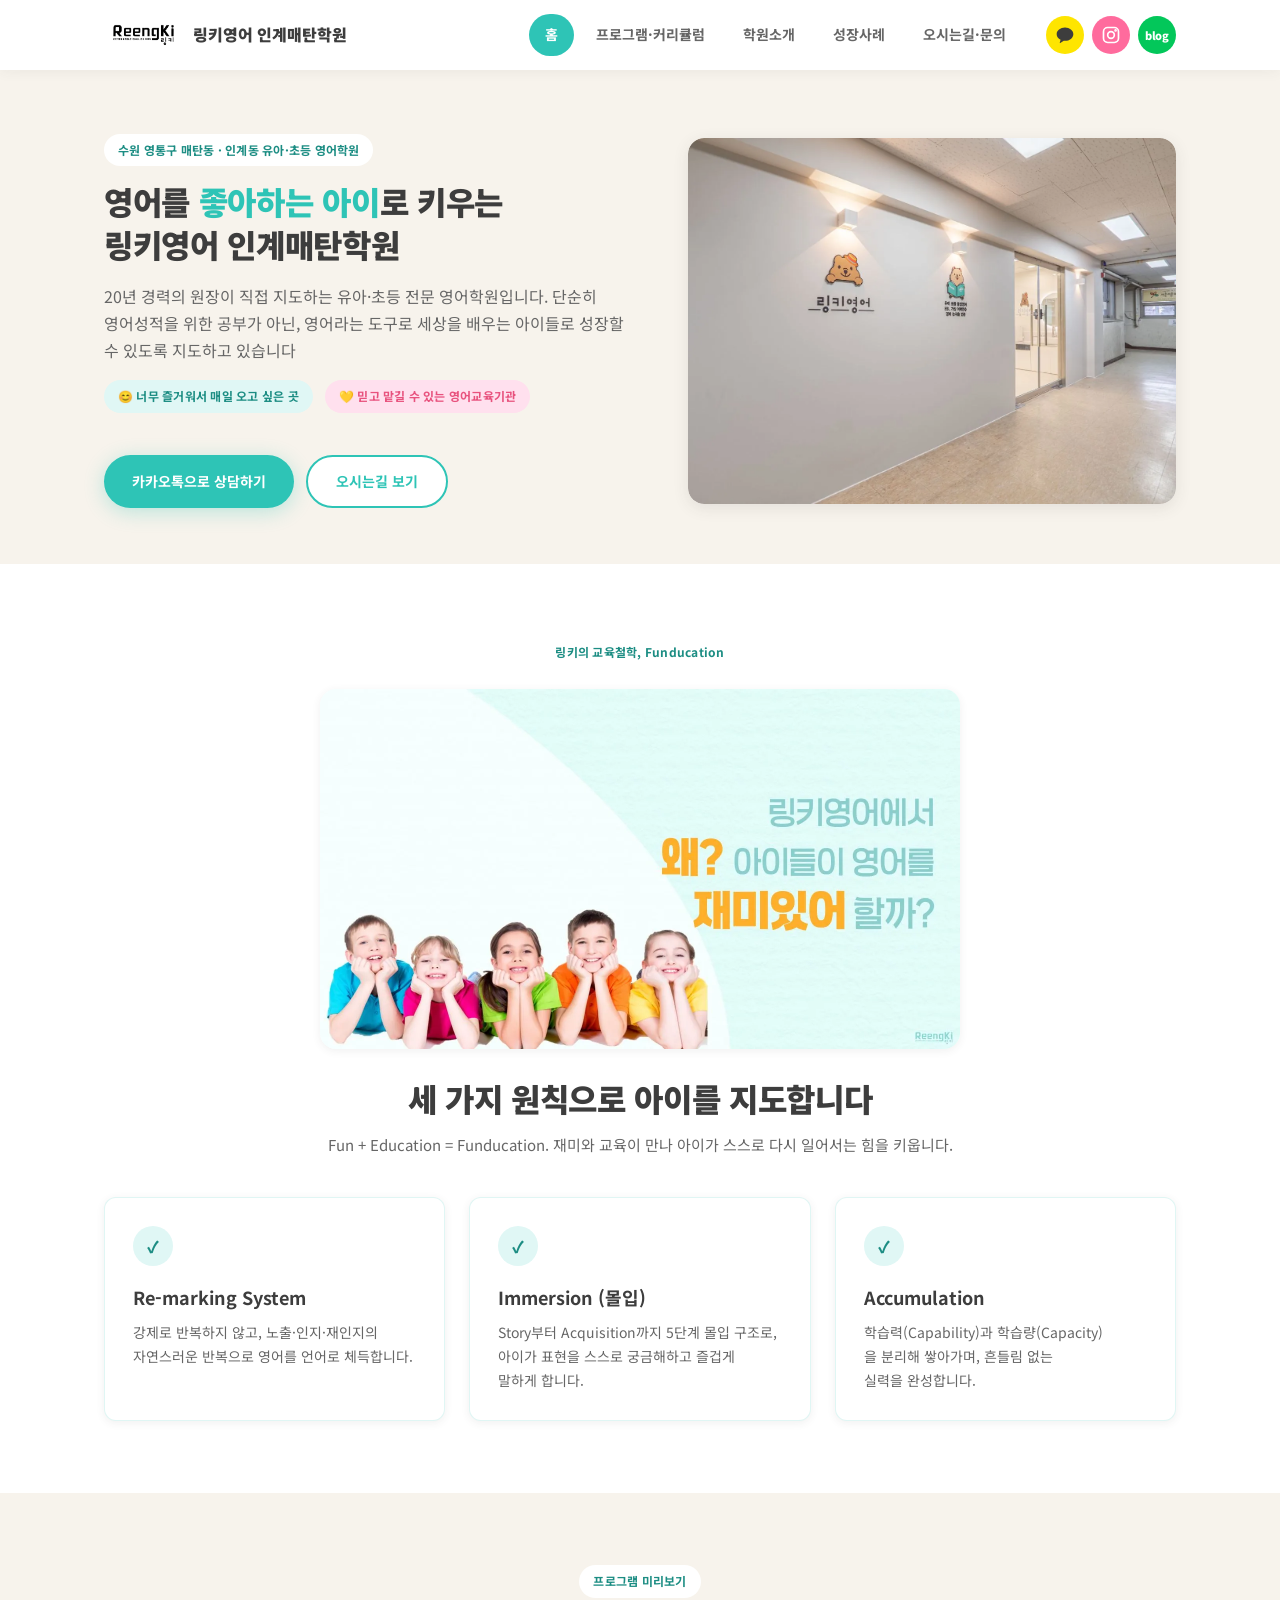
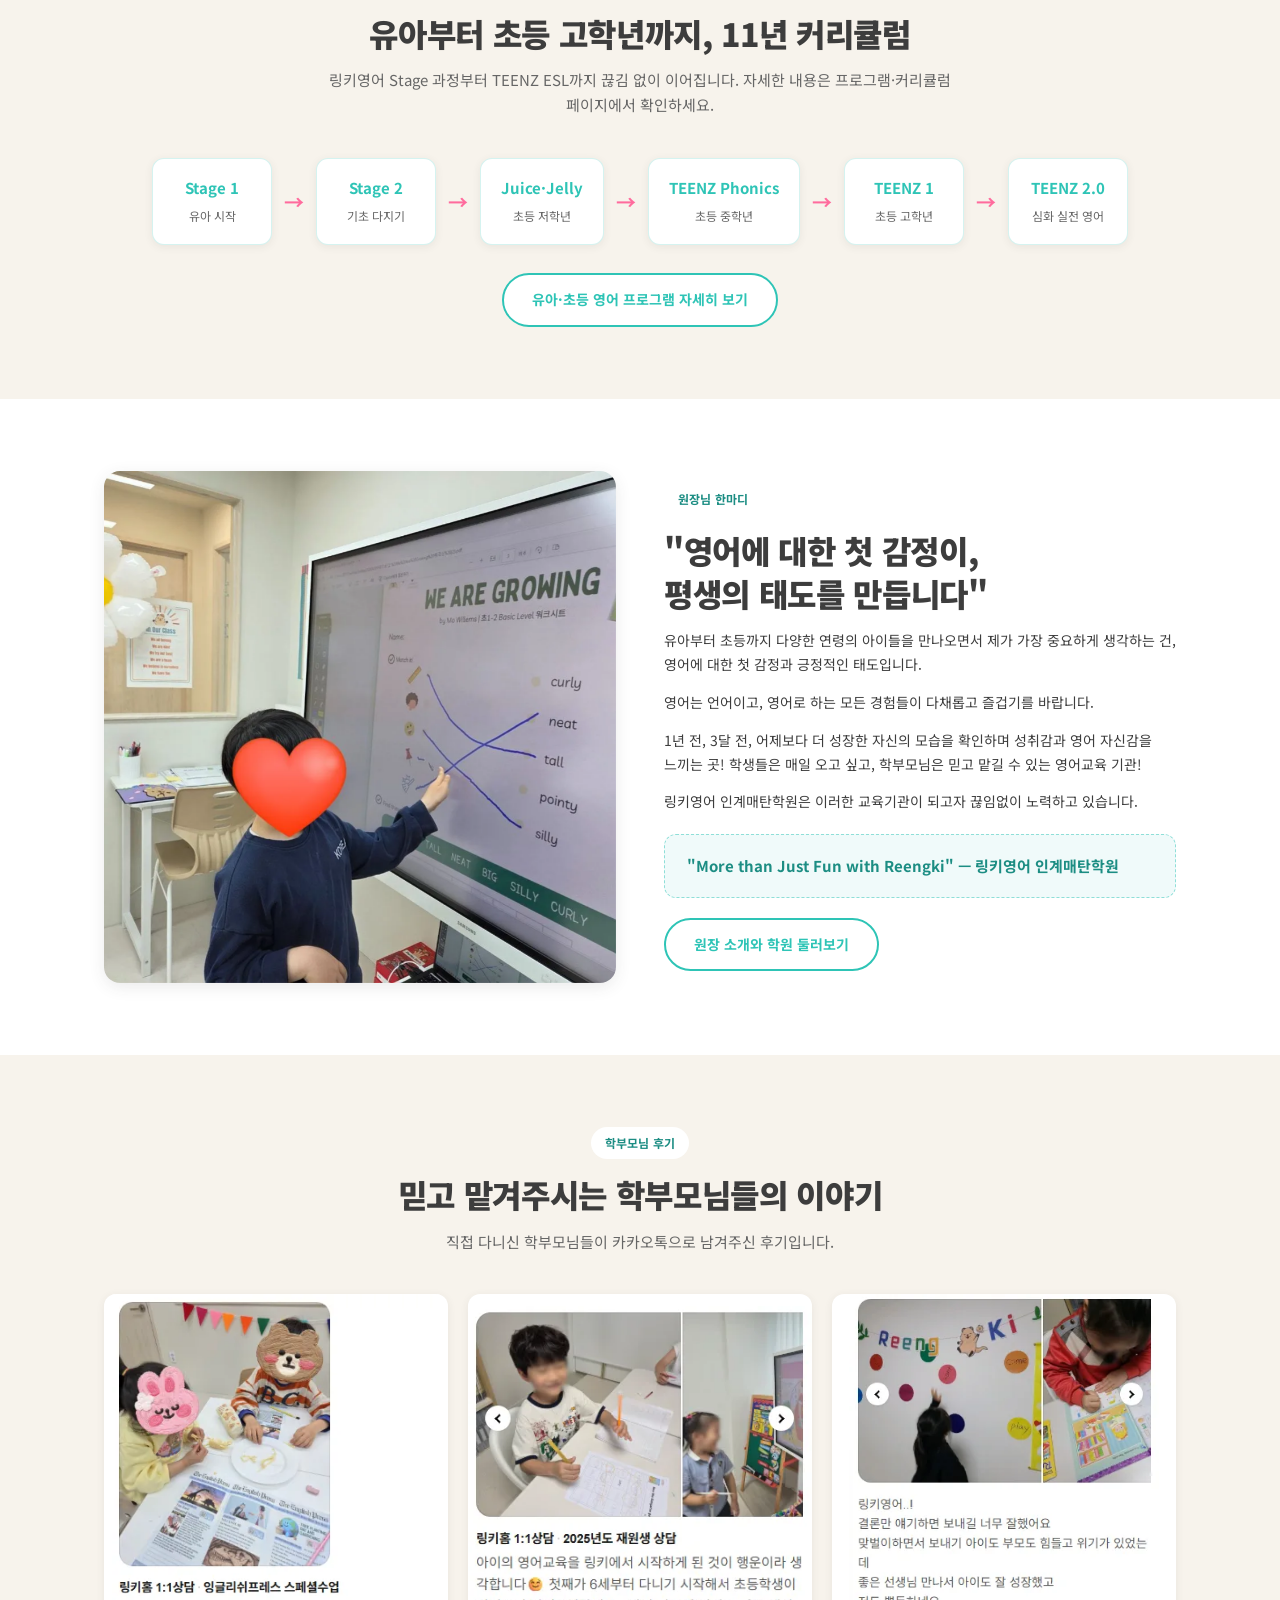
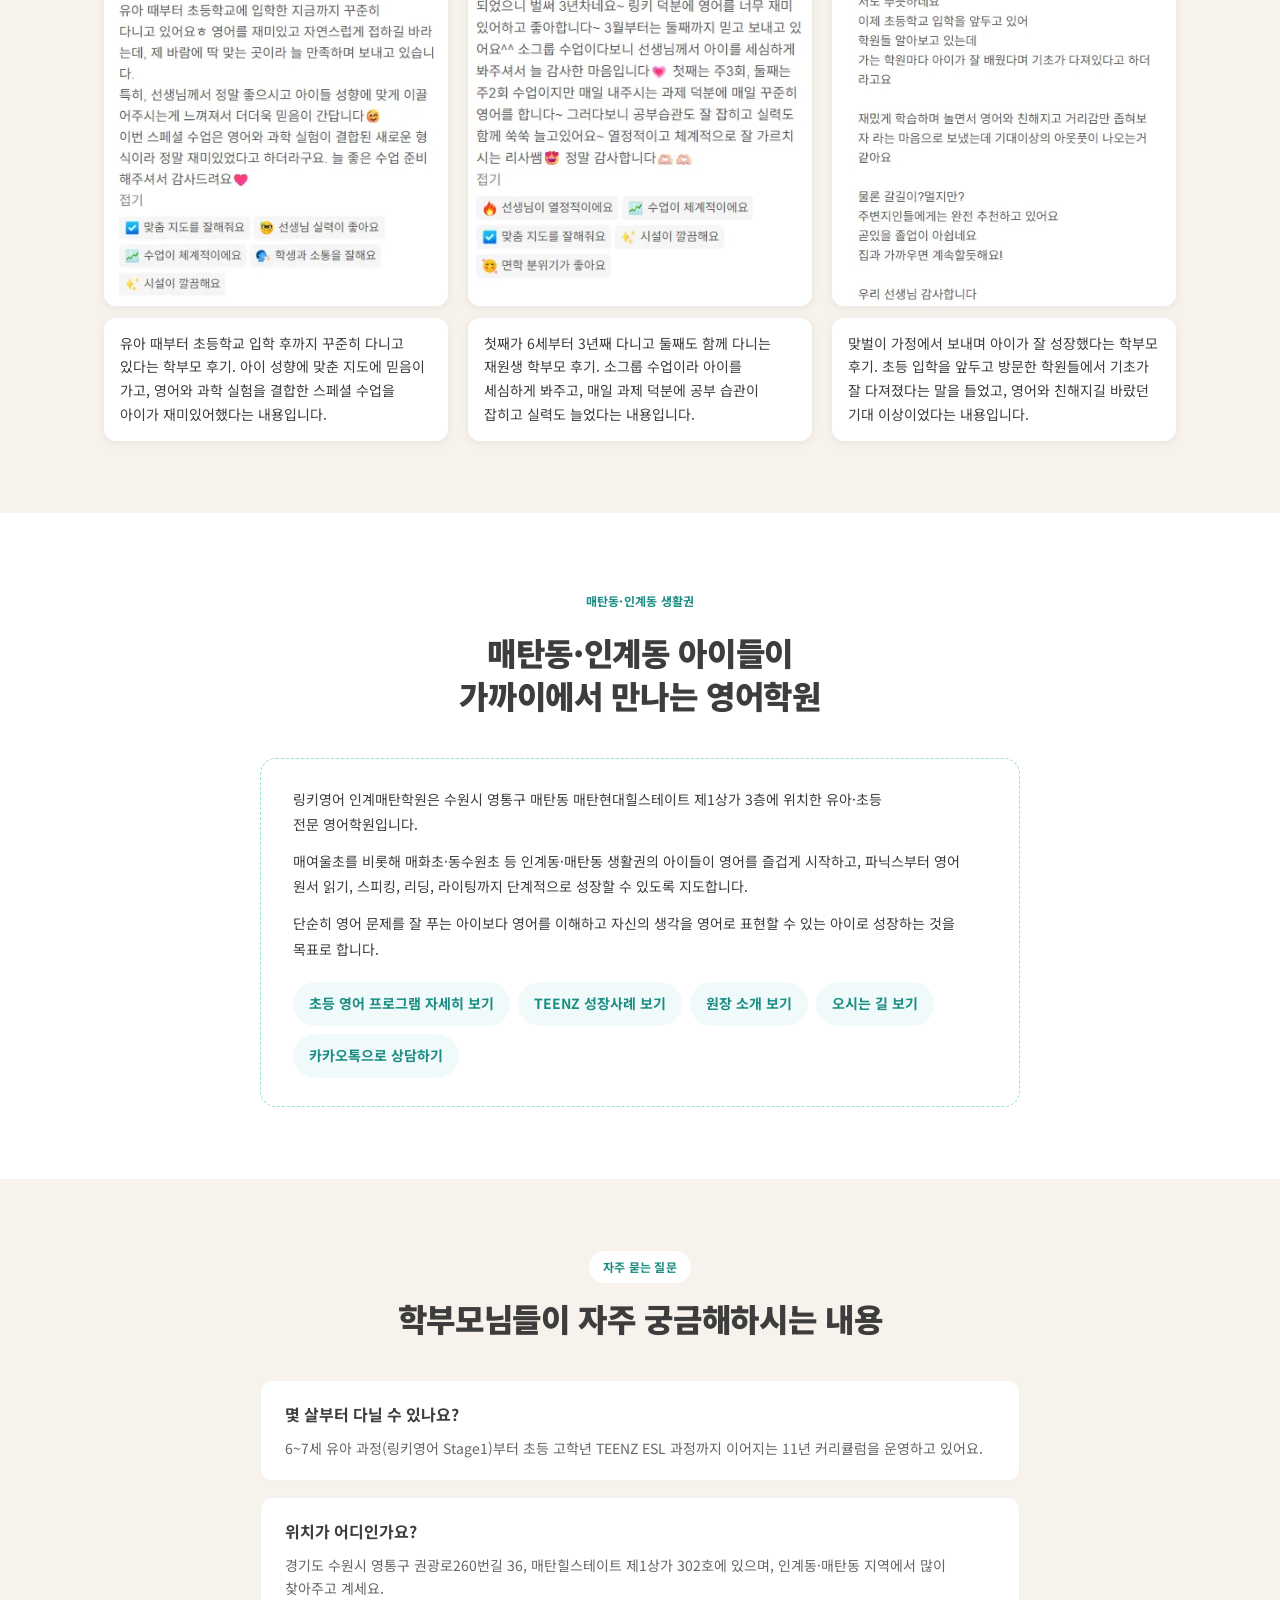
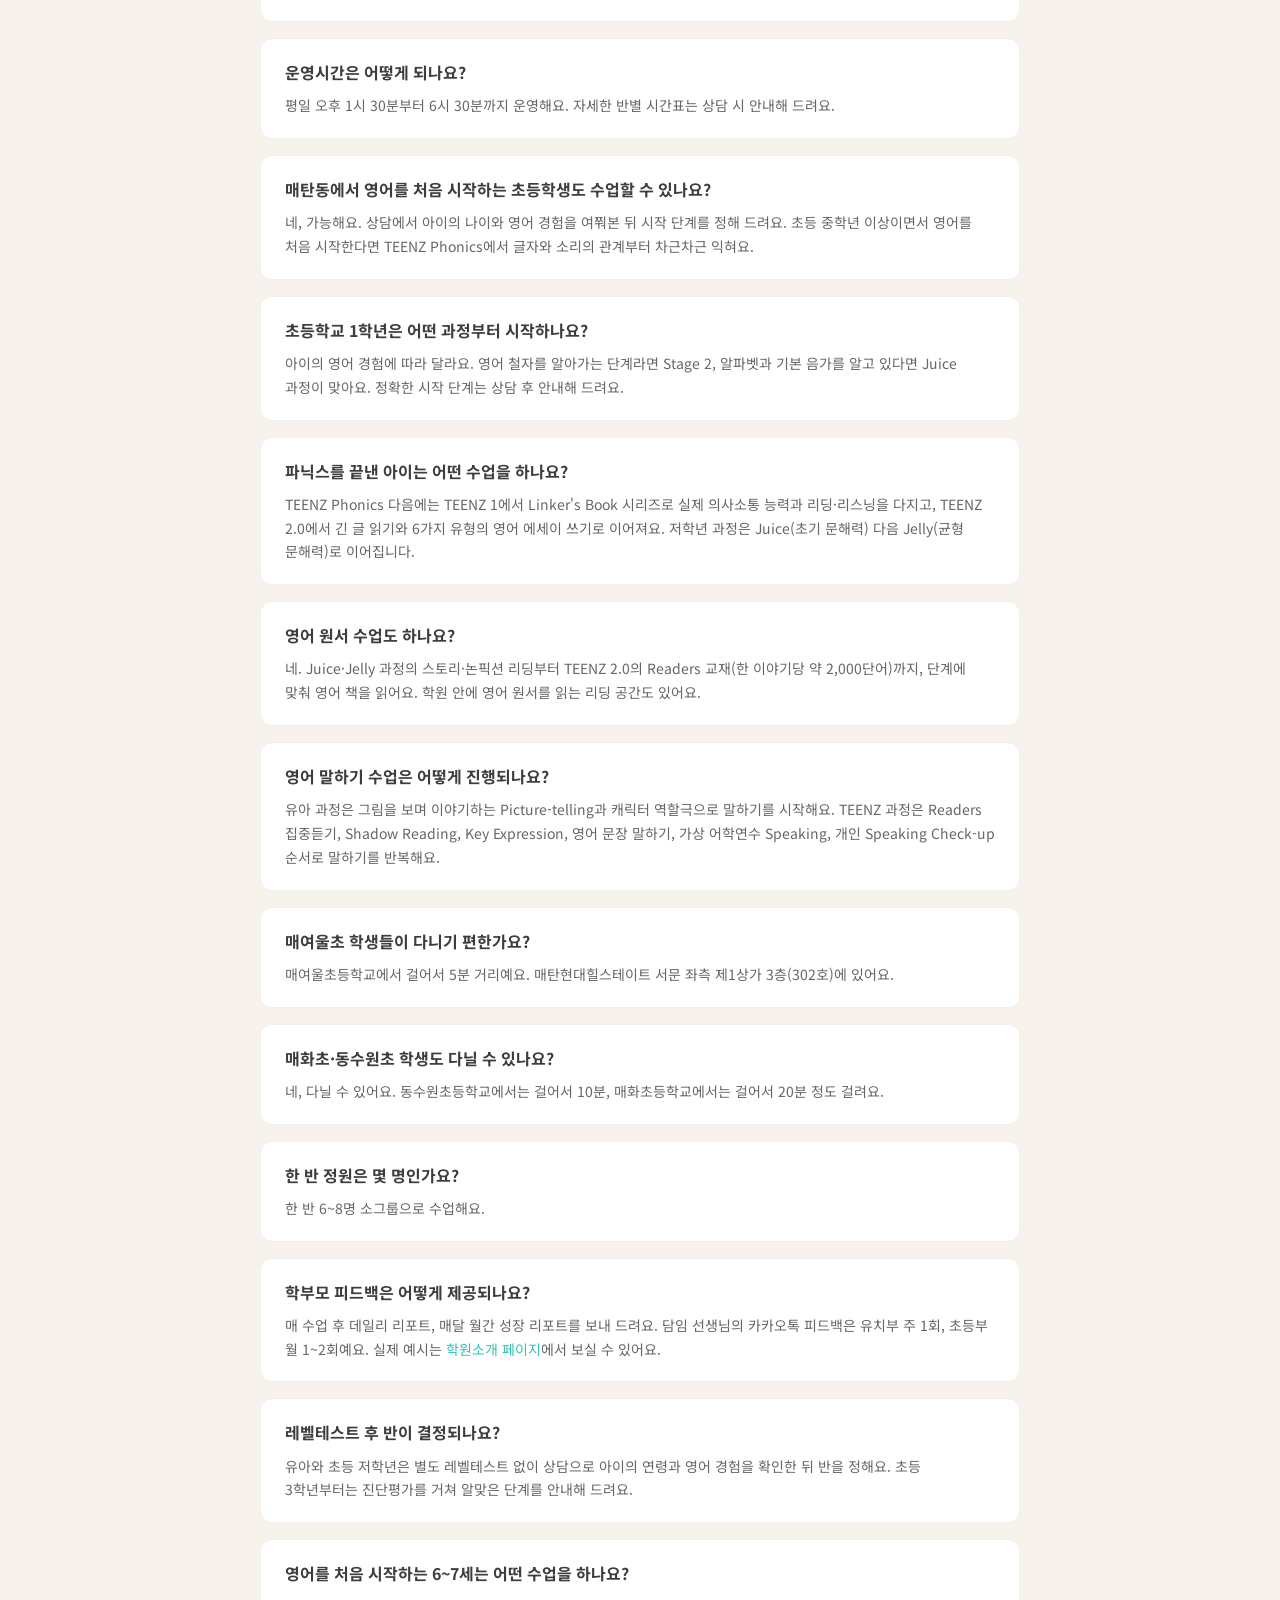
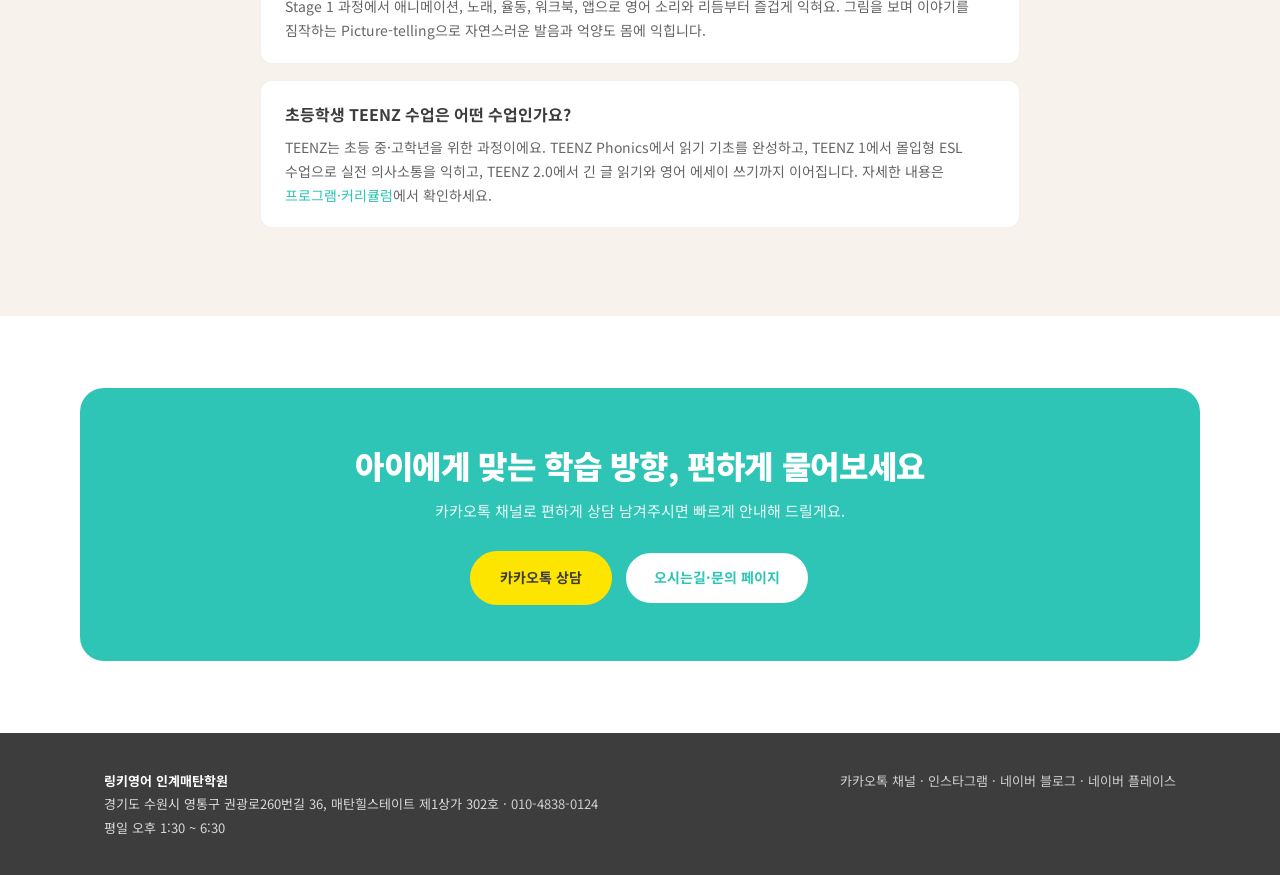
==== commit c89ca5a5: "Add files via upload" ====
--- a/index.html
+++ b/index.html
@@ -4,50 +4,94 @@
 <meta charset="UTF-8">
 <meta name="viewport" content="width=device-width, initial-scale=1.0">
 <title>링키영어 인계매탄학원 | 수원 영통구 매탄동·인계동 유아·초등 영어학원</title>
-<meta name="description" content="경기 수원시 영통구 매탄동에 위치한 유아·초등 전문 영어학원 링키영어 인계매탄학원입니다. 20년 경력 원장이 직접 지도하며, 링키영어 11년 커리큘럼(Stage1~3·Juice·Jelly·TEENZ)으로 아이의 학습 회복력과 영어에 대한 애정을 키웁니다.">
-<link rel="canonical" href="https://riyoung2-oss.github.io/reengki-homepage/index.html">
+<meta name="description" content="수원 영통구 매탄동·인계동 유아·초등 영어학원 링키영어 인계매탄학원. 20년 영어교육 경력 원장 직강, 파닉스부터 영어원서·리딩·스피킹·라이팅·TEENZ까지 단계별 영어교육. 매여울초·매화초·동수원초 생활권.">
+<link rel="canonical" href="https://reengkienglish.co.kr/">
 <meta property="og:type" content="website">
 <meta property="og:title" content="링키영어 인계매탄학원 | 수원 영통구 매탄동·인계동 유아·초등 영어학원">
-<meta property="og:description" content="20년 경력 원장이 직접 지도하는 유아·초등 전문 영어학원. 링키영어 11년 커리큘럼으로 아이의 학습 회복력과 영어에 대한 애정을 키웁니다.">
-<meta property="og:image" content="https://riyoung2-oss.github.io/reengki-homepage/images/tour-1-entrance.jpg">
-<meta property="og:url" content="https://riyoung2-oss.github.io/reengki-homepage/index.html">
+<meta property="og:description" content="20년 영어교육 경력 원장 직강. 파닉스부터 영어원서·리딩·스피킹·라이팅·TEENZ까지 단계별로 지도하는 수원 매탄동·인계동 유아·초등 영어학원.">
+<meta property="og:image" content="https://reengkienglish.co.kr/images/tour-1-entrance.jpg">
+<meta property="og:url" content="https://reengkienglish.co.kr/">
 <meta property="og:locale" content="ko_KR">
+<meta property="og:site_name" content="링키영어 인계매탄학원">
+<meta name="twitter:card" content="summary_large_image">
 <link rel="icon" href="assets/logo.png" type="image/png">
+<link rel="preconnect" href="https://fonts.googleapis.com">
+<link rel="preconnect" href="https://fonts.gstatic.com" crossorigin>
+<link rel="stylesheet" href="https://fonts.googleapis.com/css2?family=Noto+Sans+KR:wght@400;700;900&display=swap">
 <link rel="stylesheet" href="styles.css">
 <link rel="stylesheet" href="css/style.css">
 <script type="application/ld+json">
 {
   "@context": "https://schema.org",
-  "@type": "TutoringCenter",
+  "@type": [
+    "EducationalOrganization",
+    "LocalBusiness"
+  ],
+  "@id": "https://reengkienglish.co.kr/#organization",
   "name": "링키영어 인계매탄학원",
-  "alternateName": "Reengki English Ingye-Maetan Academy",
-  "description": "경기 수원시 영통구 매탄동에 위치한 유아·초등 전문 영어학원. 20년 경력 원장이 직접 지도하며 링키영어 11년 커리큘럼(Stage1~3, Juice, Jelly, TEENZ Phonics, TEENZ ESL)을 운영한다.",
-  "image": "https://riyoung2-oss.github.io/reengki-homepage/images/tour-1-entrance.jpg",
-  "logo": "https://riyoung2-oss.github.io/reengki-homepage/assets/logo.png",
-  "hasMap": "https://www.google.com/maps/search/?api=1&query=%EA%B2%BD%EA%B8%B0%EB%8F%84%20%EC%88%98%EC%9B%90%EC%8B%9C%20%EC%98%81%ED%86%B5%EA%B5%AC%20%EA%B6%8C%EA%B4%91%EB%A1%9C260%EB%B2%88%EA%B8%B8%2036%20%EB%A7%A4%ED%83%84%ED%9E%90%EC%8A%A4%ED%85%8C%EC%9D%B4%ED%8A%B8%20%EC%A0%9C1%EC%83%81%EA%B0%80",
-  "url": "https://riyoung2-oss.github.io/reengki-homepage/index.html",
+  "alternateName": "ReengKi English Ingye-Maetan Academy",
+  "description": "경기도 수원시 영통구 매탄동에 있는 유아·초등 영어학원입니다. 매탄동·인계동 생활권의 6~7세 유아부터 초등 고학년까지, 20년 영어교육 경력의 원장이 직접 지도하며 Stage·Juice·Jelly·TEENZ Phonics·TEENZ 1·TEENZ 2.0 단계별 커리큘럼으로 파닉스, 영어 원서 읽기, 스피킹, 리딩, 라이팅을 가르칩니다.",
+  "url": "https://reengkienglish.co.kr/",
+  "logo": "https://reengkienglish.co.kr/assets/logo.png",
+  "image": "https://reengkienglish.co.kr/images/tour-1-entrance.jpg",
   "telephone": "+82-10-4838-0124",
-  "priceRange": "문의",
   "address": {
     "@type": "PostalAddress",
-    "streetAddress": "권광로260번길 36, 매탄힐스테이트 제1상가 302호",
-    "addressLocality": "수원시 영통구",
+    "streetAddress": "영통구 권광로260번길 36, 매탄힐스테이트 제1상가 302호",
+    "addressLocality": "수원시",
     "addressRegion": "경기도",
     "addressCountry": "KR"
   },
-  "areaServed": ["인계동", "매탄동", "영통구", "팔달구", "수원시"],
+  "areaServed": [
+    "매탄동",
+    "인계동",
+    "수원시 영통구"
+  ],
+  "hasMap": "https://www.google.com/maps/search/?api=1&query=%EA%B2%BD%EA%B8%B0%EB%8F%84%20%EC%88%98%EC%9B%90%EC%8B%9C%20%EC%98%81%ED%86%B5%EA%B5%AC%20%EA%B6%8C%EA%B4%91%EB%A1%9C260%EB%B2%88%EA%B8%B8%2036%20%EB%A7%A4%ED%83%84%ED%9E%90%EC%8A%A4%ED%85%8C%EC%9D%B4%ED%8A%B8%20%EC%A0%9C1%EC%83%81%EA%B0%80",
   "openingHoursSpecification": {
     "@type": "OpeningHoursSpecification",
-    "dayOfWeek": ["Monday", "Tuesday", "Wednesday", "Thursday", "Friday"],
+    "dayOfWeek": [
+      "Monday",
+      "Tuesday",
+      "Wednesday",
+      "Thursday",
+      "Friday"
+    ],
     "opens": "13:30",
     "closes": "18:30"
   },
+  "founder": {
+    "@type": "Person",
+    "name": "Lisa",
+    "jobTitle": "원장",
+    "description": "20년 영어교육 현장 경험을 가진 링키영어 인계매탄학원 원장. 영어교육 석사, YL TESOL, 영어독서지도, 영어 논·서술 지도, 상담심리 전공. 유아·초등·중등·고등 영어 지도 경험."
+  },
+  "knowsAbout": [
+    "유아 영어",
+    "초등 영어",
+    "파닉스",
+    "영어 원서 읽기",
+    "영어 말하기",
+    "영어 라이팅"
+  ],
   "sameAs": [
     "https://www.instagram.com/lisa_reengki",
     "https://blog.naver.com/reengki-lisa",
-    "http://pf.kakao.com/_xaHkTn",
-    "https://naver.me/xprApDdW"
+    "https://naver.me/xprApDdW",
+    "http://pf.kakao.com/_xaHkTn"
   ]
+}
+</script>
+<script type="application/ld+json">
+{
+  "@context": "https://schema.org",
+  "@type": "WebSite",
+  "name": "링키영어 인계매탄학원",
+  "url": "https://reengkienglish.co.kr/",
+  "inLanguage": "ko-KR",
+  "publisher": {
+    "@id": "https://reengkienglish.co.kr/#organization"
+  }
 }
 </script>
 <script type="application/ld+json">
@@ -57,18 +101,18 @@
   "mainEntity": [
     {
       "@type": "Question",
-      "name": "링키영어 인계매탄학원은 몇 살부터 다닐 수 있나요?",
-      "acceptedAnswer": {
-        "@type": "Answer",
-        "text": "6~7세 유아 과정(링키영어 Stage1)부터 초등 고학년 TEENZ ESL 과정까지, 11년 커리큘럼으로 이어지는 유아·초등 전문 영어학원입니다."
-      }
-    },
-    {
-      "@type": "Question",
-      "name": "링키영어 인계매탄학원의 위치는 어디인가요?",
-      "acceptedAnswer": {
-        "@type": "Answer",
-        "text": "경기도 수원시 영통구 권광로260번길 36, 매탄힐스테이트 제1상가 302호에 위치해 있으며, 인계동·매탄동·영통구 일대 학부모님들이 많이 찾아주십니다."
+      "name": "몇 살부터 다닐 수 있나요?",
+      "acceptedAnswer": {
+        "@type": "Answer",
+        "text": "6~7세 유아 과정(링키영어 Stage1)부터 초등 고학년 TEENZ ESL 과정까지 이어지는 11년 커리큘럼을 운영하고 있어요."
+      }
+    },
+    {
+      "@type": "Question",
+      "name": "위치가 어디인가요?",
+      "acceptedAnswer": {
+        "@type": "Answer",
+        "text": "경기도 수원시 영통구 권광로260번길 36, 매탄힐스테이트 제1상가 302호에 있으며, 인계동·매탄동 지역에서 많이 찾아주고 계세요."
       }
     },
     {
@@ -76,7 +120,103 @@
       "name": "운영시간은 어떻게 되나요?",
       "acceptedAnswer": {
         "@type": "Answer",
-        "text": "평일 오후 1시 30분부터 6시 30분까지 운영하며, 자세한 수업 시간표는 상담 시 안내해 드립니다."
+        "text": "평일 오후 1시 30분부터 6시 30분까지 운영해요. 자세한 반별 시간표는 상담 시 안내해 드려요."
+      }
+    },
+    {
+      "@type": "Question",
+      "name": "매탄동에서 영어를 처음 시작하는 초등학생도 수업할 수 있나요?",
+      "acceptedAnswer": {
+        "@type": "Answer",
+        "text": "네, 가능해요. 상담에서 아이의 나이와 영어 경험을 여쭤본 뒤 시작 단계를 정해 드려요. 초등 중학년 이상이면서 영어를 처음 시작한다면 TEENZ Phonics에서 글자와 소리의 관계부터 차근차근 익혀요."
+      }
+    },
+    {
+      "@type": "Question",
+      "name": "초등학교 1학년은 어떤 과정부터 시작하나요?",
+      "acceptedAnswer": {
+        "@type": "Answer",
+        "text": "아이의 영어 경험에 따라 달라요. 영어 철자를 알아가는 단계라면 Stage 2, 알파벳과 기본 음가를 알고 있다면 Juice 과정이 맞아요. 정확한 시작 단계는 상담 후 안내해 드려요."
+      }
+    },
+    {
+      "@type": "Question",
+      "name": "파닉스를 끝낸 아이는 어떤 수업을 하나요?",
+      "acceptedAnswer": {
+        "@type": "Answer",
+        "text": "TEENZ Phonics 다음에는 TEENZ 1에서 Linker's Book 시리즈로 실제 의사소통 능력과 리딩·리스닝을 다지고, TEENZ 2.0에서 긴 글 읽기와 6가지 유형의 영어 에세이 쓰기로 이어져요. 저학년 과정은 Juice(초기 문해력) 다음 Jelly(균형 문해력)로 이어집니다."
+      }
+    },
+    {
+      "@type": "Question",
+      "name": "영어 원서 수업도 하나요?",
+      "acceptedAnswer": {
+        "@type": "Answer",
+        "text": "네. Juice·Jelly 과정의 스토리·논픽션 리딩부터 TEENZ 2.0의 Readers 교재(한 이야기당 약 2,000단어)까지, 단계에 맞춰 영어 책을 읽어요. 학원 안에 영어 원서를 읽는 리딩 공간도 있어요."
+      }
+    },
+    {
+      "@type": "Question",
+      "name": "영어 말하기 수업은 어떻게 진행되나요?",
+      "acceptedAnswer": {
+        "@type": "Answer",
+        "text": "유아 과정은 그림을 보며 이야기하는 Picture-telling과 캐릭터 역할극으로 말하기를 시작해요. TEENZ 과정은 Readers 집중듣기, Shadow Reading, Key Expression, 영어 문장 말하기, 가상 어학연수 Speaking, 개인 Speaking Check-up 순서로 말하기를 반복해요."
+      }
+    },
+    {
+      "@type": "Question",
+      "name": "매여울초 학생들이 다니기 편한가요?",
+      "acceptedAnswer": {
+        "@type": "Answer",
+        "text": "매여울초등학교에서 걸어서 5분 거리예요. 매탄현대힐스테이트 서문 좌측 제1상가 3층(302호)에 있어요."
+      }
+    },
+    {
+      "@type": "Question",
+      "name": "매화초·동수원초 학생도 다닐 수 있나요?",
+      "acceptedAnswer": {
+        "@type": "Answer",
+        "text": "네, 다닐 수 있어요. 동수원초등학교에서는 걸어서 10분, 매화초등학교에서는 걸어서 20분 정도 걸려요."
+      }
+    },
+    {
+      "@type": "Question",
+      "name": "한 반 정원은 몇 명인가요?",
+      "acceptedAnswer": {
+        "@type": "Answer",
+        "text": "한 반 6~8명 소그룹으로 수업해요."
+      }
+    },
+    {
+      "@type": "Question",
+      "name": "학부모 피드백은 어떻게 제공되나요?",
+      "acceptedAnswer": {
+        "@type": "Answer",
+        "text": "매 수업 후 데일리 리포트, 매달 월간 성장 리포트를 보내 드려요. 담임 선생님의 카카오톡 피드백은 유치부 주 1회, 초등부 월 1~2회예요. 실제 예시는 학원소개 페이지에서 보실 수 있어요."
+      }
+    },
+    {
+      "@type": "Question",
+      "name": "레벨테스트 후 반이 결정되나요?",
+      "acceptedAnswer": {
+        "@type": "Answer",
+        "text": "유아와 초등 저학년은 별도 레벨테스트 없이 상담으로 아이의 연령과 영어 경험을 확인한 뒤 반을 정해요. 초등 3학년부터는 진단평가를 거쳐 알맞은 단계를 안내해 드려요."
+      }
+    },
+    {
+      "@type": "Question",
+      "name": "영어를 처음 시작하는 6~7세는 어떤 수업을 하나요?",
+      "acceptedAnswer": {
+        "@type": "Answer",
+        "text": "Stage 1 과정에서 애니메이션, 노래, 율동, 워크북, 앱으로 영어 소리와 리듬부터 즐겁게 익혀요. 그림을 보며 이야기를 짐작하는 Picture-telling으로 자연스러운 발음과 억양도 몸에 익힙니다."
+      }
+    },
+    {
+      "@type": "Question",
+      "name": "초등학생 TEENZ 수업은 어떤 수업인가요?",
+      "acceptedAnswer": {
+        "@type": "Answer",
+        "text": "TEENZ는 초등 중·고학년을 위한 과정이에요. TEENZ Phonics에서 읽기 기초를 완성하고, TEENZ 1에서 몰입형 ESL 수업으로 실전 의사소통을 익히고, TEENZ 2.0에서 긴 글 읽기와 영어 에세이 쓰기까지 이어집니다. 자세한 내용은 프로그램·커리큘럼에서 확인하세요."
       }
     }
   ]
@@ -95,6 +235,7 @@
       <a href="index.html" class="active">홈</a>
       <a href="programs.html">프로그램·커리큘럼</a>
       <a href="about.html">학원소개</a>
+      <a href="growth.html">성장사례</a>
       <a href="contact.html">오시는길·문의</a>
     </nav>
     <div class="header-sns">
@@ -122,12 +263,12 @@
     </div>
     <div class="hero-media">
       <div class="slideshow" id="tour-slideshow">
-        <img src="images/tour-1-entrance.jpg" alt="링키영어 학원 입구 전경" class="active">
-        <img src="images/tour-2-hallway.jpg" alt="학원 입구 복도">
-        <img src="images/tour-3-reception.jpg" alt="학원 데스크">
-        <img src="images/tour-4-hallway-library.jpg" alt="학원 복도와 서가">
-        <img src="images/tour-5-reading-nook.jpg" alt="리딩 사랑방">
-        <img src="images/tour-6-classroom.jpg" alt="수업 교실">
+        <img src="images/tour-1-entrance.webp" alt="링키영어 인계매탄학원 입구 전경" class="active" fetchpriority="high">
+        <img src="images/tour-2-hallway.webp" alt="링키영어 인계매탄학원 입구 복도" loading="lazy">
+        <img src="images/tour-3-reception.webp" alt="링키영어 인계매탄학원 안내 데스크" loading="lazy">
+        <img src="images/tour-4-hallway-library.webp" alt="영어 원서가 꽂힌 학원 복도 서가" loading="lazy">
+        <img src="images/tour-5-reading-nook.webp" alt="영어 원서를 읽는 리딩 공간" loading="lazy">
+        <img src="images/tour-6-classroom.webp" alt="링키영어 인계매탄학원 수업 교실" loading="lazy">
       </div>
     </div>
   </div>
@@ -137,7 +278,7 @@
   <div class="wrap">
     <div class="section-head">
       <span class="eyebrow">링키의 교육철학, Funducation</span>
-      <img class="why-fun" src="images/why-fun.jpg" alt="링키영어에서 왜? 아이들이 영어를 재미있어 할까?" loading="lazy">
+      <img class="why-fun" src="images/why-fun.webp" alt="링키영어에서 왜? 아이들이 영어를 재미있어 할까?" loading="lazy">
       <h2>세 가지 원칙으로 아이를 지도합니다</h2>
       <p>Fun + Education = Funducation. 재미와 교육이 만나 아이가 스스로 다시 일어서는 힘을 키웁니다.</p>
     </div>
@@ -182,7 +323,7 @@
       <div class="stage"><strong>TEENZ 2.0</strong><span>심화 실전 영어</span></div>
     </div>
     <div style="text-align:center; margin-top:28px;">
-      <a class="btn btn-secondary" href="programs.html">프로그램 자세히 보기</a>
+      <a class="btn btn-secondary" href="programs.html">유아·초등 영어 프로그램 자세히 보기</a>
     </div>
   </div>
 </section>
@@ -190,18 +331,18 @@
 <section>
   <div class="wrap director-block">
     <div class="slideshow class-slideshow" data-interval="2000">
-      <img src="images/class-01.jpg" alt="전자칠판으로 어휘를 익히는 수업" class="active">
-      <img src="images/class-02.jpg" alt="전자칠판으로 워크시트를 푸는 수업">
-      <img src="images/class-05.jpg" alt="Earth Day 영자신문 읽기">
-      <img src="images/class-06.jpg" alt="WINNER 시상">
-      <img src="images/class-08.jpg" alt="문장 만들기 활동">
-      <img src="images/class-12.jpg" alt="즐거운 수업 시간">
-      <img src="images/class-13.jpg" alt="화분 케이크 파티">
-      <img src="images/class-14.jpg" alt="TEENZ 수료증을 받은 아이들">
-      <img src="images/class-15.jpg" alt="자석 알파벳으로 문장 만들기">
-      <img src="images/class-16.jpg" alt="스토리 말풍선 붙이기 활동">
-      <img src="images/class-17.jpg" alt="링키 마켓 보상 데이">
-      <img src="images/class-18.jpg" alt="날씨 표현 워크시트 활동">
+      <img src="images/class-01.webp" alt="전자칠판으로 영어 어휘를 익히는 초등 영어 수업" class="active" loading="lazy">
+      <img src="images/class-02.webp" alt="전자칠판으로 영어 워크시트를 푸는 수업" loading="lazy">
+      <img src="images/class-05.webp" alt="Earth Day 영자신문을 읽는 영어 리딩 수업" loading="lazy">
+      <img src="images/class-06.webp" alt="영어 수업 WINNER 시상" loading="lazy">
+      <img src="images/class-08.webp" alt="영어 문장 만들기 활동" loading="lazy">
+      <img src="images/class-12.webp" alt="링키영어 인계매탄학원 영어 수업 시간" loading="lazy">
+      <img src="images/class-13.webp" alt="영어 수업 중 화분 케이크 파티 활동" loading="lazy">
+      <img src="images/class-14.webp" alt="TEENZ 수료증을 받은 아이들" loading="lazy">
+      <img src="images/class-15.webp" alt="자석 알파벳으로 영어 문장 만들기" loading="lazy">
+      <img src="images/class-16.webp" alt="영어 스토리 말풍선 붙이기 활동" loading="lazy">
+      <img src="images/class-17.webp" alt="링키 마켓 보상 데이" loading="lazy">
+      <img src="images/class-18.webp" alt="영어 날씨 표현 워크시트 활동" loading="lazy">
     </div>
     <div>
       <span class="eyebrow">원장님 한마디</span>
@@ -209,26 +350,56 @@
       <p>유아부터 초등까지 다양한 연령의 아이들을 만나오면서 제가 가장 중요하게 생각하는 건, 영어에 대한 첫 감정과 긍정적인 태도입니다.</p>
       <p>영어는 언어이고, 영어로 하는 모든 경험들이 다채롭고 즐겁기를 바랍니다.</p>
       <p>1년 전, 3달 전, 어제보다 더 성장한 자신의 모습을 확인하며 성취감과 영어 자신감을 느끼는 곳! 학생들은 매일 오고 싶고, 학부모님은 믿고 맡길 수 있는 영어교육 기관!</p>
-      <p>링키영어 인계매탄학원는 이러한 교육기관이 되고자 끊임없이 노력하고 있습니다.</p>
+      <p>링키영어 인계매탄학원은 이러한 교육기관이 되고자 끊임없이 노력하고 있습니다.</p>
       <div class="quote-box">"More than Just Fun with Reengki" — 링키영어 인계매탄학원</div>
       <div style="margin-top:20px;">
-        <a class="btn btn-secondary" href="about.html">학원 소개 더 보기</a>
-      </div>
-    </div>
-  </div>
-</section>
-
-<section class="alt">
+        <a class="btn btn-secondary" href="about.html">원장 소개와 학원 둘러보기</a>
+      </div>
+    </div>
+  </div>
+</section>
+
+<section class="alt" id="reviews">
   <div class="wrap">
     <div class="section-head">
       <span class="eyebrow">학부모님 후기</span>
       <h2>믿고 맡겨주시는 학부모님들의 이야기</h2>
       <p>직접 다니신 학부모님들이 카카오톡으로 남겨주신 후기입니다.</p>
     </div>
-    <div class="gallery" style="grid-template-columns:repeat(3,1fr);">
-      <img src="images/review-1.png" alt="학부모 추천 후기 1" loading="lazy" style="object-fit:contain;background:#fff;aspect-ratio:9/16;">
-      <img src="images/review-2.png" alt="학부모 추천 후기 2" loading="lazy" style="object-fit:contain;background:#fff;aspect-ratio:9/16;">
-      <img src="images/review-3.png" alt="학부모 추천 후기 3" loading="lazy" style="object-fit:contain;background:#fff;aspect-ratio:9/16;">
+    <div class="gallery review-gallery">
+      <figure class="review-item">
+        <img src="images/review-1.webp" alt="학부모 후기 캡처: 유아 때부터 초등 입학 후까지 다닌 아이의 학부모 후기" loading="lazy" style="object-fit:contain;background:#fff;aspect-ratio:9/16;">
+        <figcaption>유아 때부터 초등학교 입학 후까지 꾸준히 다니고 있다는 학부모 후기. 아이 성향에 맞춘 지도에 믿음이 가고, 영어와 과학 실험을 결합한 스페셜 수업을 아이가 재미있어했다는 내용입니다.</figcaption>
+      </figure>
+      <figure class="review-item">
+        <img src="images/review-2.webp" alt="학부모 후기 캡처: 형제가 함께 다니는 재원생 학부모 후기" loading="lazy" style="object-fit:contain;background:#fff;aspect-ratio:9/16;">
+        <figcaption>첫째가 6세부터 3년째 다니고 둘째도 함께 다니는 재원생 학부모 후기. 소그룹 수업이라 아이를 세심하게 봐주고, 매일 과제 덕분에 공부 습관이 잡히고 실력도 늘었다는 내용입니다.</figcaption>
+      </figure>
+      <figure class="review-item">
+        <img src="images/review-3.webp" alt="학부모 후기 캡처: 맞벌이 가정 학부모의 졸업 후기" loading="lazy" style="object-fit:contain;background:#fff;aspect-ratio:9/16;">
+        <figcaption>맞벌이 가정에서 보내며 아이가 잘 성장했다는 학부모 후기. 초등 입학을 앞두고 방문한 학원들에서 기초가 잘 다져졌다는 말을 들었고, 영어와 친해지길 바랐던 기대 이상이었다는 내용입니다.</figcaption>
+      </figure>
+    </div>
+  </div>
+</section>
+
+<section>
+  <div class="wrap">
+    <div class="section-head">
+      <span class="eyebrow">매탄동·인계동 생활권</span>
+      <h2>매탄동·인계동 아이들이 가까이에서 만나는 영어학원</h2>
+    </div>
+    <div class="local-block">
+      <p>링키영어 인계매탄학원은 수원시 영통구 매탄동 매탄현대힐스테이트 제1상가 3층에 위치한 유아·초등 전문 영어학원입니다.</p>
+      <p>매여울초를 비롯해 매화초·동수원초 등 인계동·매탄동 생활권의 아이들이 영어를 즐겁게 시작하고, 파닉스부터 영어 원서 읽기, 스피킹, 리딩, 라이팅까지 단계적으로 성장할 수 있도록 지도합니다.</p>
+      <p>단순히 영어 문제를 잘 푸는 아이보다 영어를 이해하고 자신의 생각을 영어로 표현할 수 있는 아이로 성장하는 것을 목표로 합니다.</p>
+      <div class="local-links">
+        <a href="programs.html">초등 영어 프로그램 자세히 보기</a>
+        <a href="growth.html">TEENZ 성장사례 보기</a>
+        <a href="about.html">원장 소개 보기</a>
+        <a href="contact.html">오시는 길 보기</a>
+        <a href="http://pf.kakao.com/_xaHkTn" target="_blank" rel="noopener">카카오톡으로 상담하기</a>
+      </div>
     </div>
   </div>
 </section>
@@ -250,6 +421,55 @@
     <div class="faq-item">
       <h3>운영시간은 어떻게 되나요?</h3>
       <p>평일 오후 1시 30분부터 6시 30분까지 운영해요. 자세한 반별 시간표는 상담 시 안내해 드려요.</p>
+    </div>
+    <div class="faq-item">
+      <h3>매탄동에서 영어를 처음 시작하는 초등학생도 수업할 수 있나요?</h3>
+      <p>네, 가능해요. 상담에서 아이의 나이와 영어 경험을 여쭤본 뒤 시작 단계를 정해 드려요. 초등 중학년 이상이면서 영어를 처음 시작한다면 TEENZ Phonics에서 글자와 소리의 관계부터 차근차근 익혀요.</p>
+    </div>
+    <div class="faq-item">
+      <h3>초등학교 1학년은 어떤 과정부터 시작하나요?</h3>
+      <p>아이의 영어 경험에 따라 달라요. 영어 철자를 알아가는 단계라면 Stage 2, 알파벳과 기본 음가를 알고 있다면 Juice 과정이 맞아요. 정확한 시작 단계는 상담 후 안내해 드려요.</p>
+    </div>
+    <div class="faq-item">
+      <h3>파닉스를 끝낸 아이는 어떤 수업을 하나요?</h3>
+      <p>TEENZ Phonics 다음에는 TEENZ 1에서 Linker's Book 시리즈로 실제 의사소통 능력과 리딩·리스닝을 다지고, TEENZ 2.0에서 긴 글 읽기와 6가지 유형의 영어 에세이 쓰기로 이어져요. 저학년 과정은 Juice(초기 문해력) 다음 Jelly(균형 문해력)로 이어집니다.</p>
+    </div>
+    <div class="faq-item">
+      <h3>영어 원서 수업도 하나요?</h3>
+      <p>네. Juice·Jelly 과정의 스토리·논픽션 리딩부터 TEENZ 2.0의 Readers 교재(한 이야기당 약 2,000단어)까지, 단계에 맞춰 영어 책을 읽어요. 학원 안에 영어 원서를 읽는 리딩 공간도 있어요.</p>
+    </div>
+    <div class="faq-item">
+      <h3>영어 말하기 수업은 어떻게 진행되나요?</h3>
+      <p>유아 과정은 그림을 보며 이야기하는 Picture-telling과 캐릭터 역할극으로 말하기를 시작해요. TEENZ 과정은 Readers 집중듣기, Shadow Reading, Key Expression, 영어 문장 말하기, 가상 어학연수 Speaking, 개인 Speaking Check-up 순서로 말하기를 반복해요.</p>
+    </div>
+    <div class="faq-item">
+      <h3>매여울초 학생들이 다니기 편한가요?</h3>
+      <p>매여울초등학교에서 걸어서 5분 거리예요. 매탄현대힐스테이트 서문 좌측 제1상가 3층(302호)에 있어요.</p>
+    </div>
+    <div class="faq-item">
+      <h3>매화초·동수원초 학생도 다닐 수 있나요?</h3>
+      <p>네, 다닐 수 있어요. 동수원초등학교에서는 걸어서 10분, 매화초등학교에서는 걸어서 20분 정도 걸려요.</p>
+    </div>
+    <div class="faq-item">
+      <h3>한 반 정원은 몇 명인가요?</h3>
+      <p>한 반 6~8명 소그룹으로 수업해요.</p>
+    </div>
+    <div class="faq-item">
+      <h3>학부모 피드백은 어떻게 제공되나요?</h3>
+      <p>매 수업 후 데일리 리포트, 매달 월간 성장 리포트를 보내 드려요. 담임 선생님의 카카오톡 피드백은 유치부 주 1회, 초등부 월 1~2회예요. 실제 예시는 <a href="about.html">학원소개 페이지</a>에서 보실 수 있어요.</p>
+    </div>
+    <div class="faq-item">
+      <h3>레벨테스트 후 반이 결정되나요?</h3>
+      <p>유아와 초등 저학년은 별도 레벨테스트 없이 상담으로 아이의 연령과 영어 경험을 확인한 뒤 반을 정해요. 초등 3학년부터는 진단평가를 거쳐 알맞은 단계를 안내해 드려요.</p>
+    </div>
+    <div class="faq-item">
+      <h3>영어를 처음 시작하는 6~7세는 어떤 수업을 하나요?</h3>
+      <p>Stage 1 과정에서 애니메이션, 노래, 율동, 워크북, 앱으로 영어 소리와 리듬부터 즐겁게 익혀요. 그림을 보며 이야기를 짐작하는 Picture-telling으로 자연스러운 발음과 억양도 몸에 익힙니다.</p>
+    </div>
+    <div class="faq-item">
+      <h3>초등학생 TEENZ 수업은 어떤 수업인가요?</h3>
+      <p>TEENZ는 초등 중·고학년을 위한 과정이에요. TEENZ Phonics에서 읽기 기초를 완성하고, TEENZ 1에서 몰입형 ESL 수업으로 실전 의사소통을 익히고, TEENZ 2.0에서 긴 글 읽기와 영어 에세이 쓰기까지 이어집니다. 자세한 내용은 <a href="programs.html">프로그램·커리큘럼</a>에서 확인하세요.</p>
+    </div>
     </div>
   </div>
 </section>
@@ -269,7 +489,7 @@
   <div class="wrap">
     <div>
       <strong>링키영어 인계매탄학원</strong><br>
-      경기도 수원시 영통구 권광로260번길 36, 매탄힐스테이트 제1상가 302호 · 010-4838-0124<br>
+      경기도 수원시 영통구 권광로260번길 36, 매탄힐스테이트 제1상가 302호 · <a href="tel:01048380124">010-4838-0124</a><br>
       평일 오후 1:30 ~ 6:30
     </div>
     <div>
--- a/css/style.css
+++ b/css/style.css
@@ -192,3 +192,46 @@
 .site-footer .wrap{font-size:12px}
 .quote-box{font-size:14px}
 }
+.local-block{max-width:760px;margin:0 auto;background:#fff;border:1.5px dashed rgba(46,196,182,.5);border-radius:var(--radius-lg);padding:28px 32px}
+.local-block p{margin:0 0 12px;line-height:1.8;color:var(--color-text-primary)}
+.local-links{display:flex;flex-wrap:wrap;gap:8px;margin-top:20px}
+.local-links a{min-height:44px;display:inline-flex;align-items:center;padding:0 16px;border-radius:9999px;background:var(--color-teal-50);color:var(--color-teal-600);font-weight:700;font-size:14px;text-decoration:none;transition:opacity .18s ease}
+.local-links a:hover{opacity:.9}
+.review-gallery{grid-template-columns:repeat(3,1fr)}
+.review-item{margin:0;display:flex;flex-direction:column;gap:12px}
+.review-item figcaption{font-size:14px;line-height:1.7;color:var(--color-text-primary);background:#fff;border-radius:var(--radius-md);padding:14px 16px;box-shadow:var(--shadow-sm)}
+.profile-box{margin-top:20px;background:#F7F3EC;border-radius:var(--radius-md);padding:20px 22px}
+.profile-box h3{margin:0;font-size:16px}
+.profile-list{list-style:none;margin:12px 0 0;padding:0;display:flex;flex-wrap:wrap;gap:8px}
+.profile-list li{background:#fff;border:1px solid rgba(46,196,182,.3);border-radius:9999px;padding:6px 14px;font-size:13px;font-weight:700;color:var(--color-teal-600)}
+.about-sub{margin:24px 0 6px;font-size:18px}
+.growth-steps{list-style:none;padding:0;margin:0}
+.growth-pending{max-width:760px;margin:0 auto;text-align:center;border-style:dashed}
+.growth-quote{max-width:760px;margin:0 auto;text-align:center;font-size:18px}
+@media (max-width:880px){.review-gallery{grid-template-columns:1fr}.review-item img{max-width:360px;margin:0 auto}.local-block{padding:22px 20px}}
+@media (max-width:600px){.main-nav{flex-wrap:nowrap;gap:0}.main-nav a{padding:6px 5px;font-size:12px;white-space:nowrap;letter-spacing:-.02em}}
+@media (max-width:350px){.main-nav a{padding:6px 3px;font-size:11px}}
+.nelt-compare{display:grid;grid-template-columns:repeat(2,minmax(0,1fr));gap:24px;max-width:900px;margin:0 auto}
+.nelt-card{margin:0;background:#fff;border-radius:var(--radius-lg);box-shadow:var(--shadow-sm);padding:16px;display:flex;flex-direction:column;gap:12px;align-items:flex-start}
+.nelt-card img{width:100%;height:auto;border-radius:var(--radius-md);border:1px solid rgba(46,196,182,.2)}
+.nelt-tag{font-size:13px;font-weight:900;padding:6px 14px;border-radius:9999px;background:var(--color-teal-50);color:var(--color-teal-600)}
+.nelt-tag.after{background:#FFE8F0;color:#C23A6B}
+.nelt-highlights{display:grid;grid-template-columns:repeat(3,minmax(0,1fr));gap:20px;max-width:900px;margin:28px auto 0}
+.nelt-highlights h3{margin:0;font-size:15px;color:var(--color-text-secondary)}
+.nelt-big{font-size:22px;font-weight:900;margin:6px 0 8px;color:var(--color-text-primary)}
+.nelt-big em{font-style:normal;color:var(--color-secondary)}
+.nelt-table{max-width:900px;margin:28px auto 12px}
+.nelt-table caption{caption-side:top;text-align:left;font-weight:700;padding:0 0 10px}
+.nelt-table thead th{background:var(--color-teal-50)}
+@media (max-width:880px){.nelt-compare,.nelt-highlights{grid-template-columns:1fr}.nelt-card img{max-width:420px;margin:0 auto}}
+@media (min-width:601px) and (max-width:1000px){.header-inner{flex-wrap:nowrap;gap:12px}.header-inner .main-nav{flex:1 1 auto;min-width:0;justify-content:flex-end;gap:2px}.main-nav a{padding:8px 9px;font-size:13.5px;white-space:nowrap}.header-sns{gap:6px;flex:0 0 auto}.header-sns a{width:32px;height:32px}.logo img{height:30px}}
+.award-grid{display:grid;grid-template-columns:repeat(2,minmax(0,1fr));gap:24px;max-width:900px;margin:0 auto;align-items:start}
+.award-grid figcaption{font-size:14px;line-height:1.7;color:var(--color-text-primary)}
+@media (max-width:880px){.award-grid{grid-template-columns:1fr}.award-grid img{max-width:420px;margin:0 auto}}
+.nelt-student{margin-top:36px}
+.nelt-student+.nelt-student{margin-top:56px;padding-top:40px;border-top:1.5px dashed rgba(46,196,182,.4)}
+.nelt-student-title{max-width:900px;margin:0 auto 16px;font-size:20px;font-weight:900;color:var(--color-primary);display:flex;align-items:baseline;gap:10px}
+.nelt-student-title small{font-size:14px;color:var(--color-text-secondary);font-weight:700}
+.nelt-highlights .card .nelt-big{font-size:22px;line-height:1.35;font-weight:900;margin:6px 0 8px;color:var(--color-text-primary)}
+.nelt-highlights .card h3{font-size:14px}
+@media (max-width:600px){.nelt-highlights .card .nelt-big{font-size:20px}}
